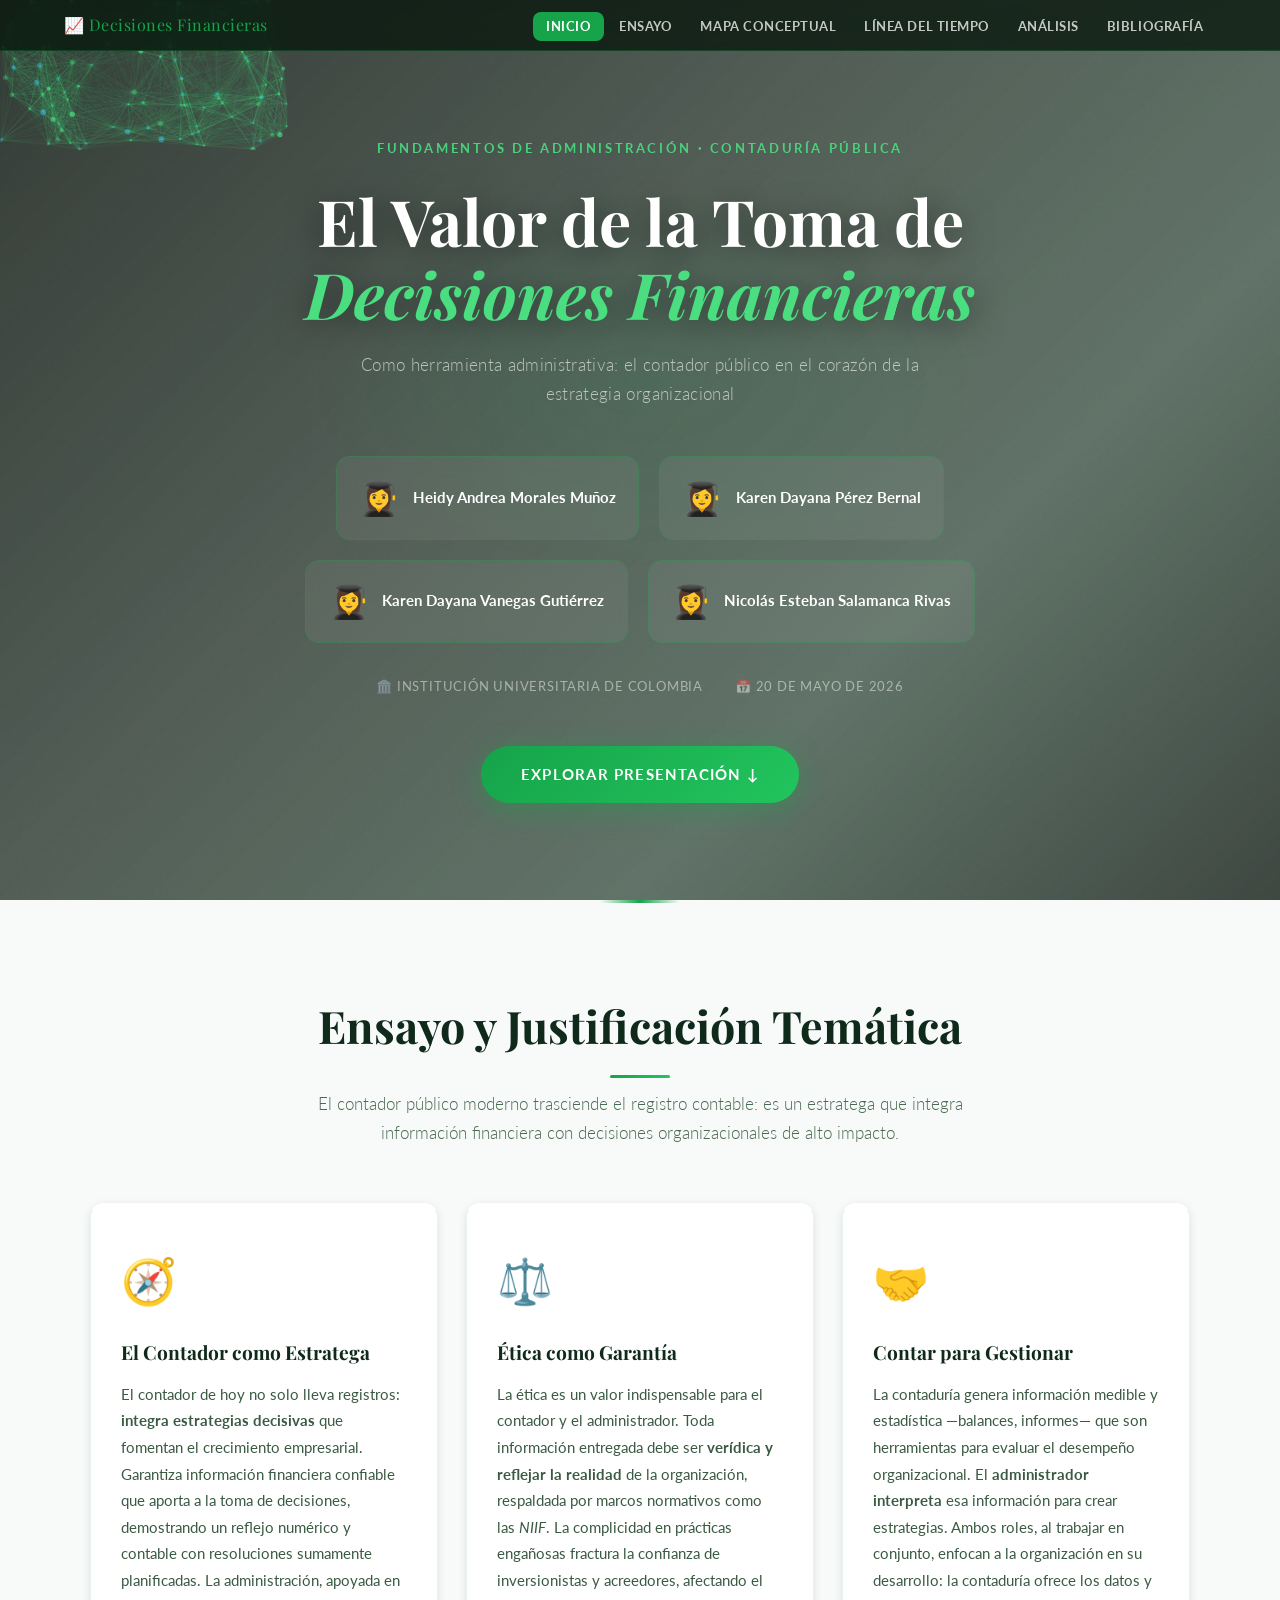
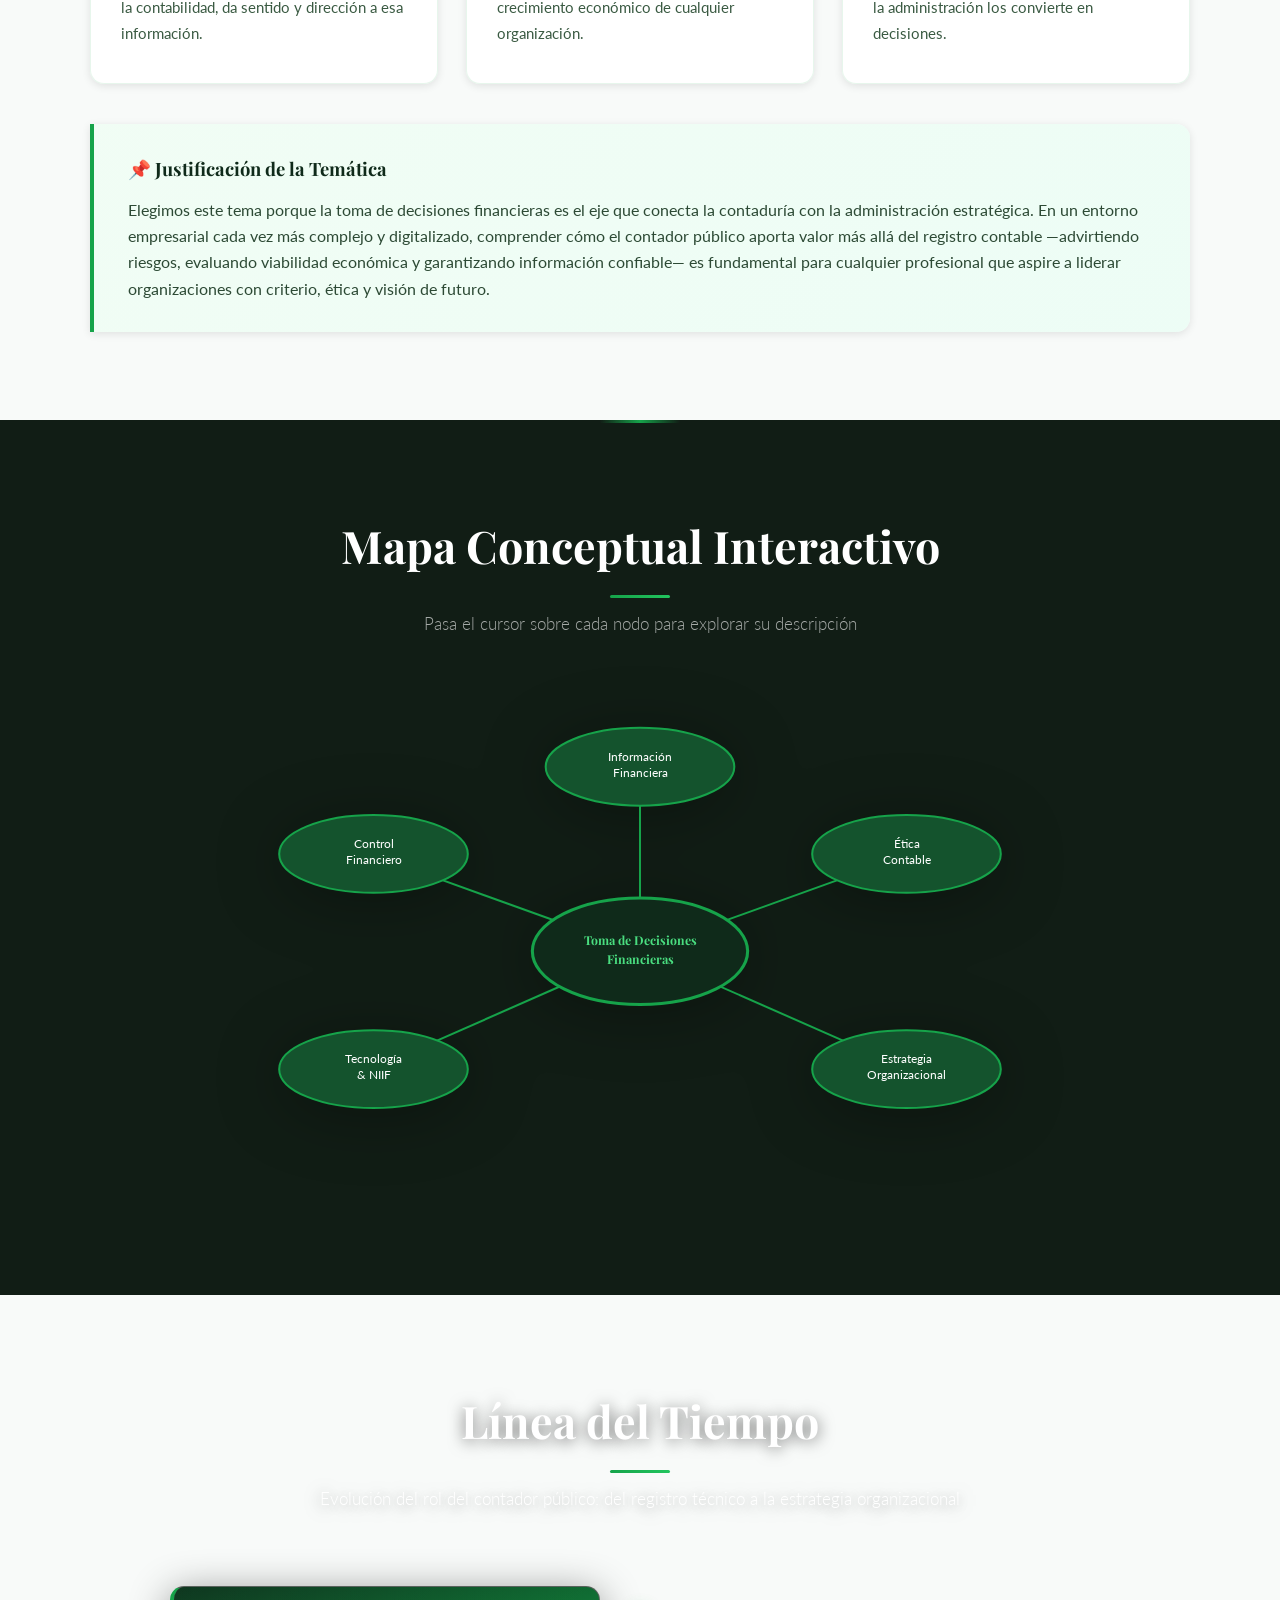
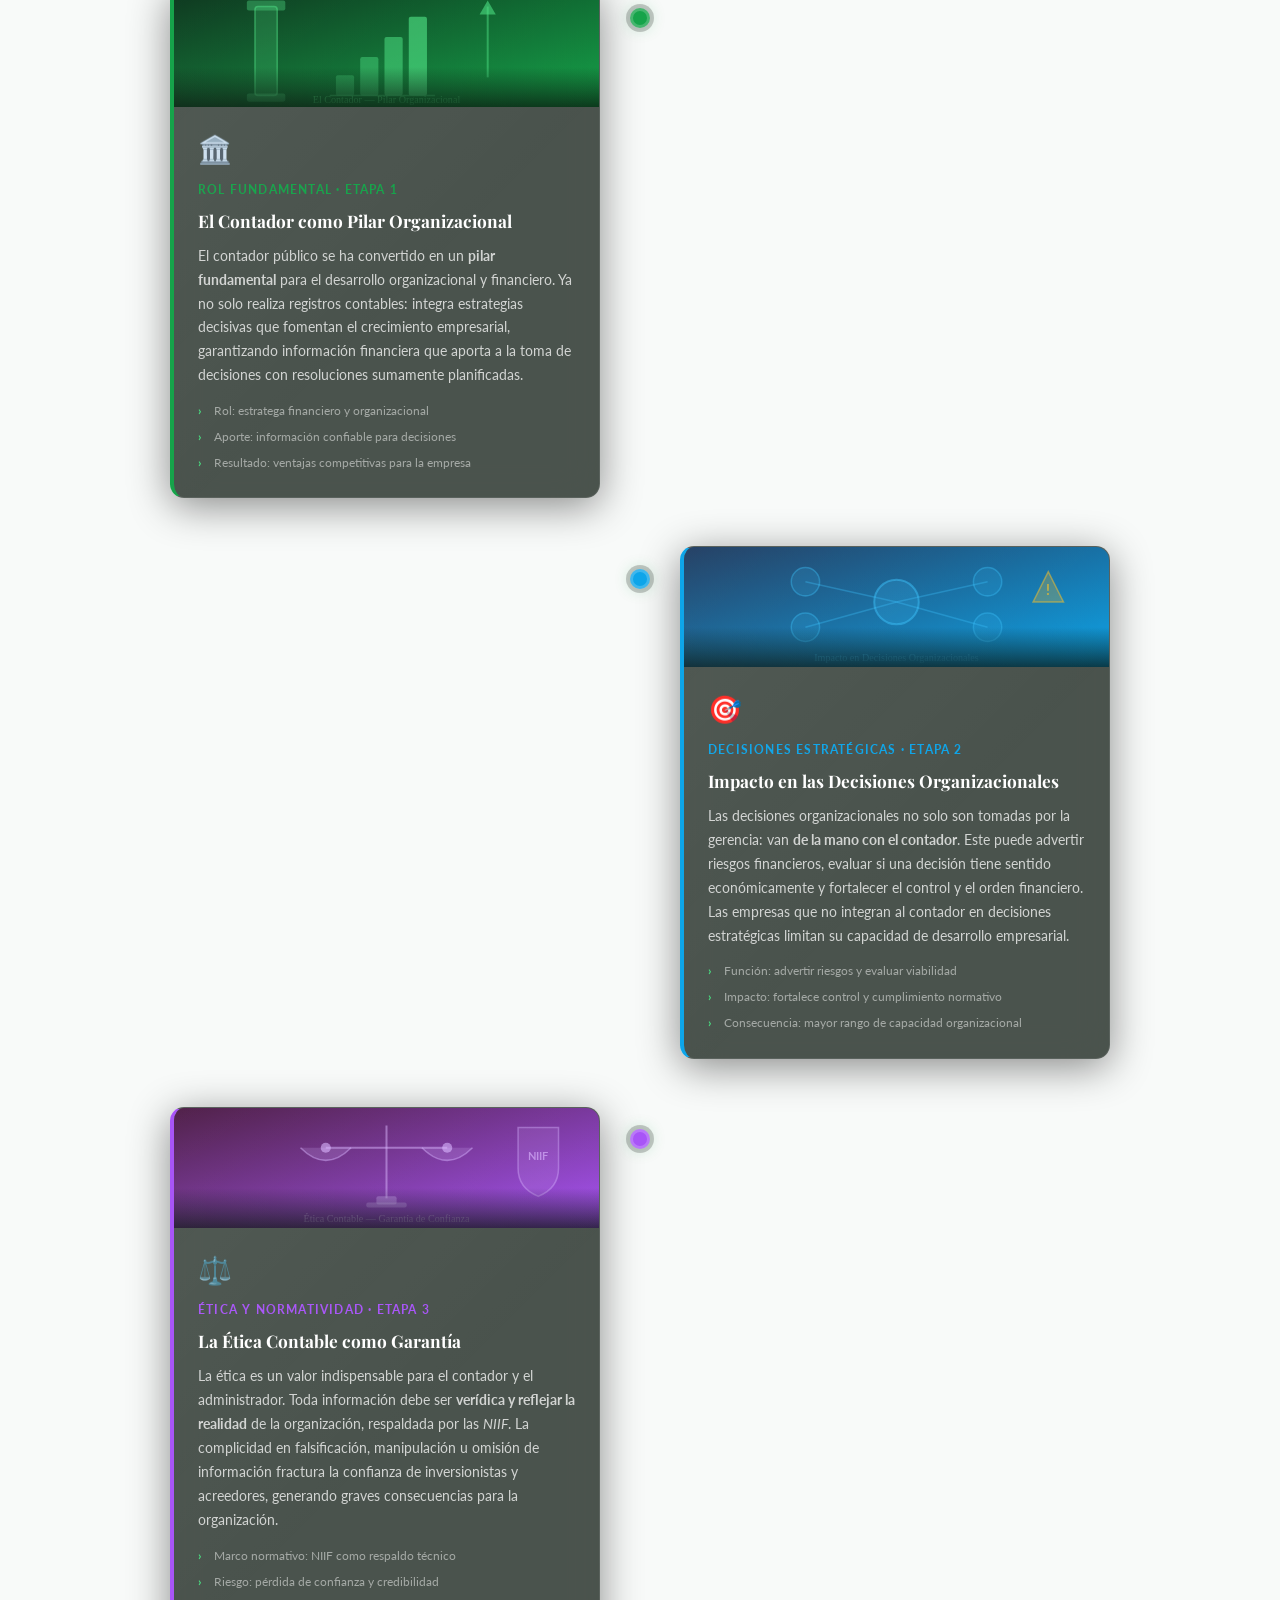
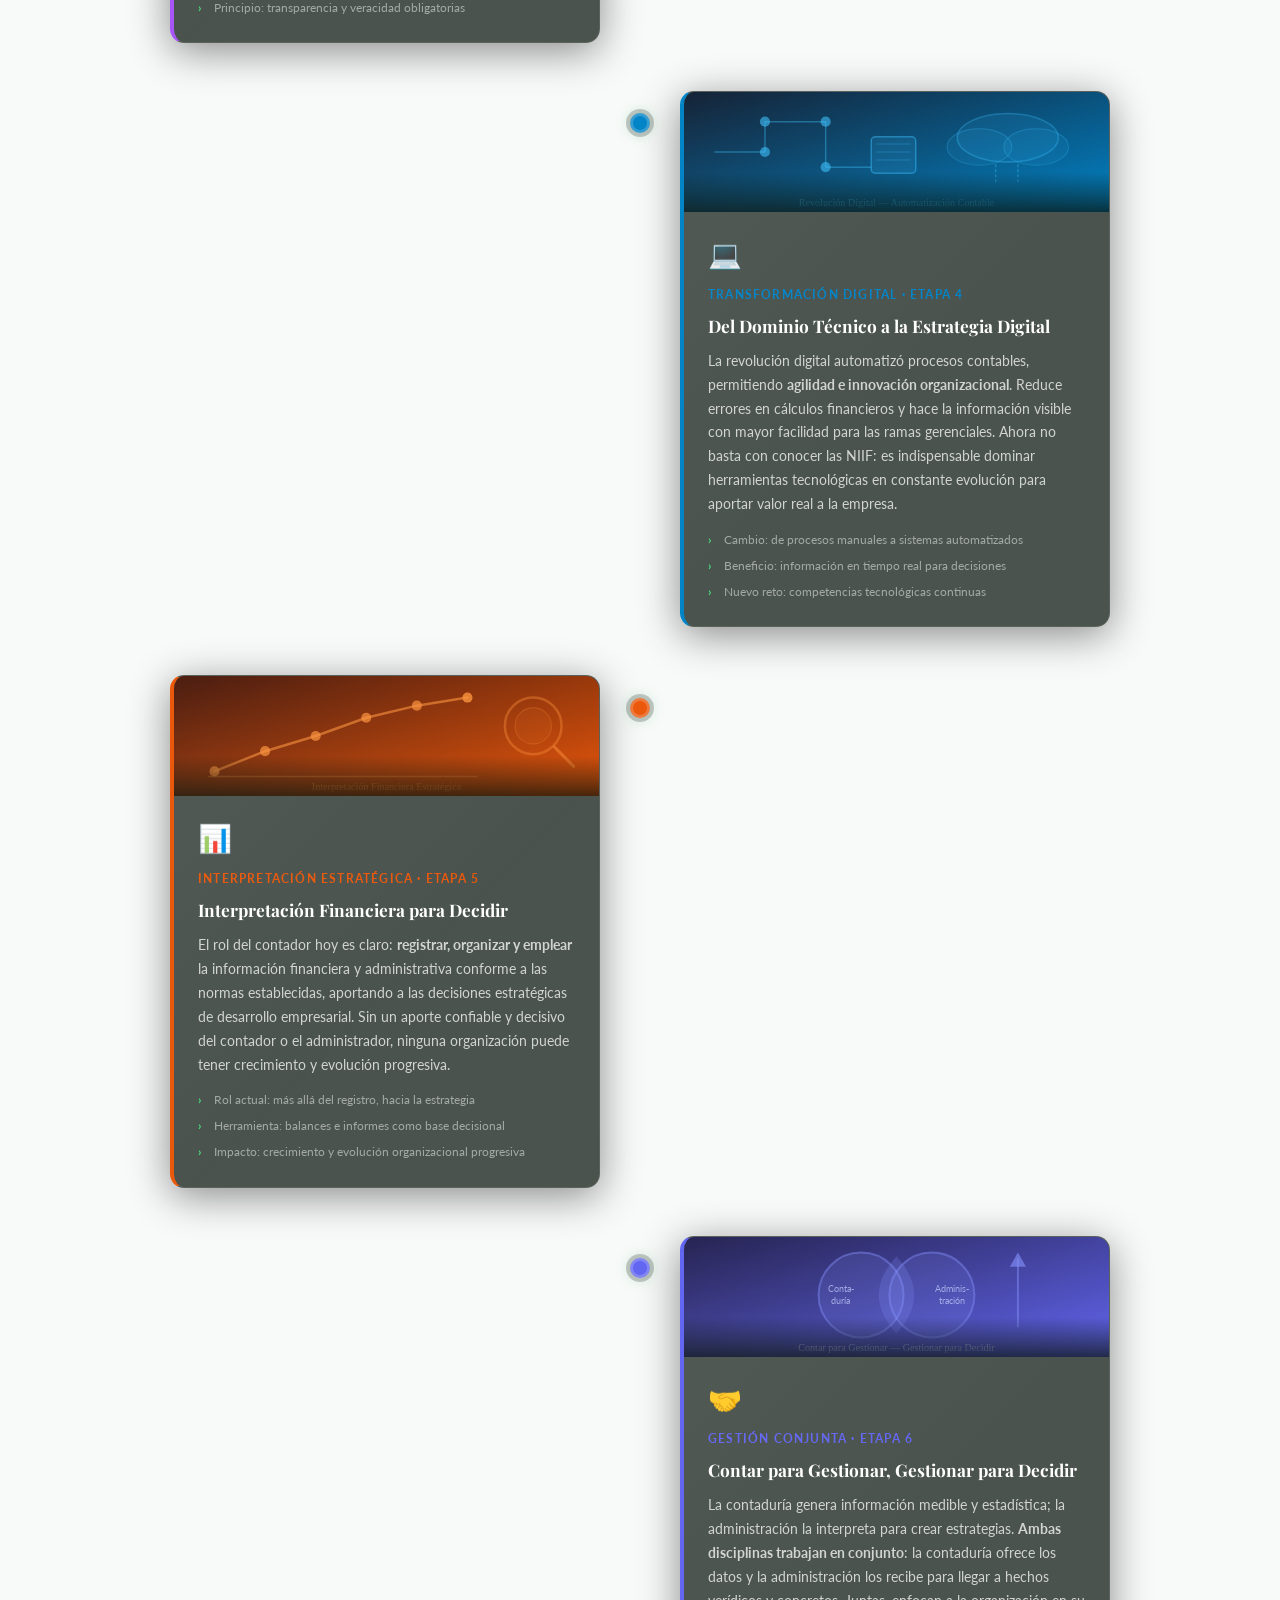
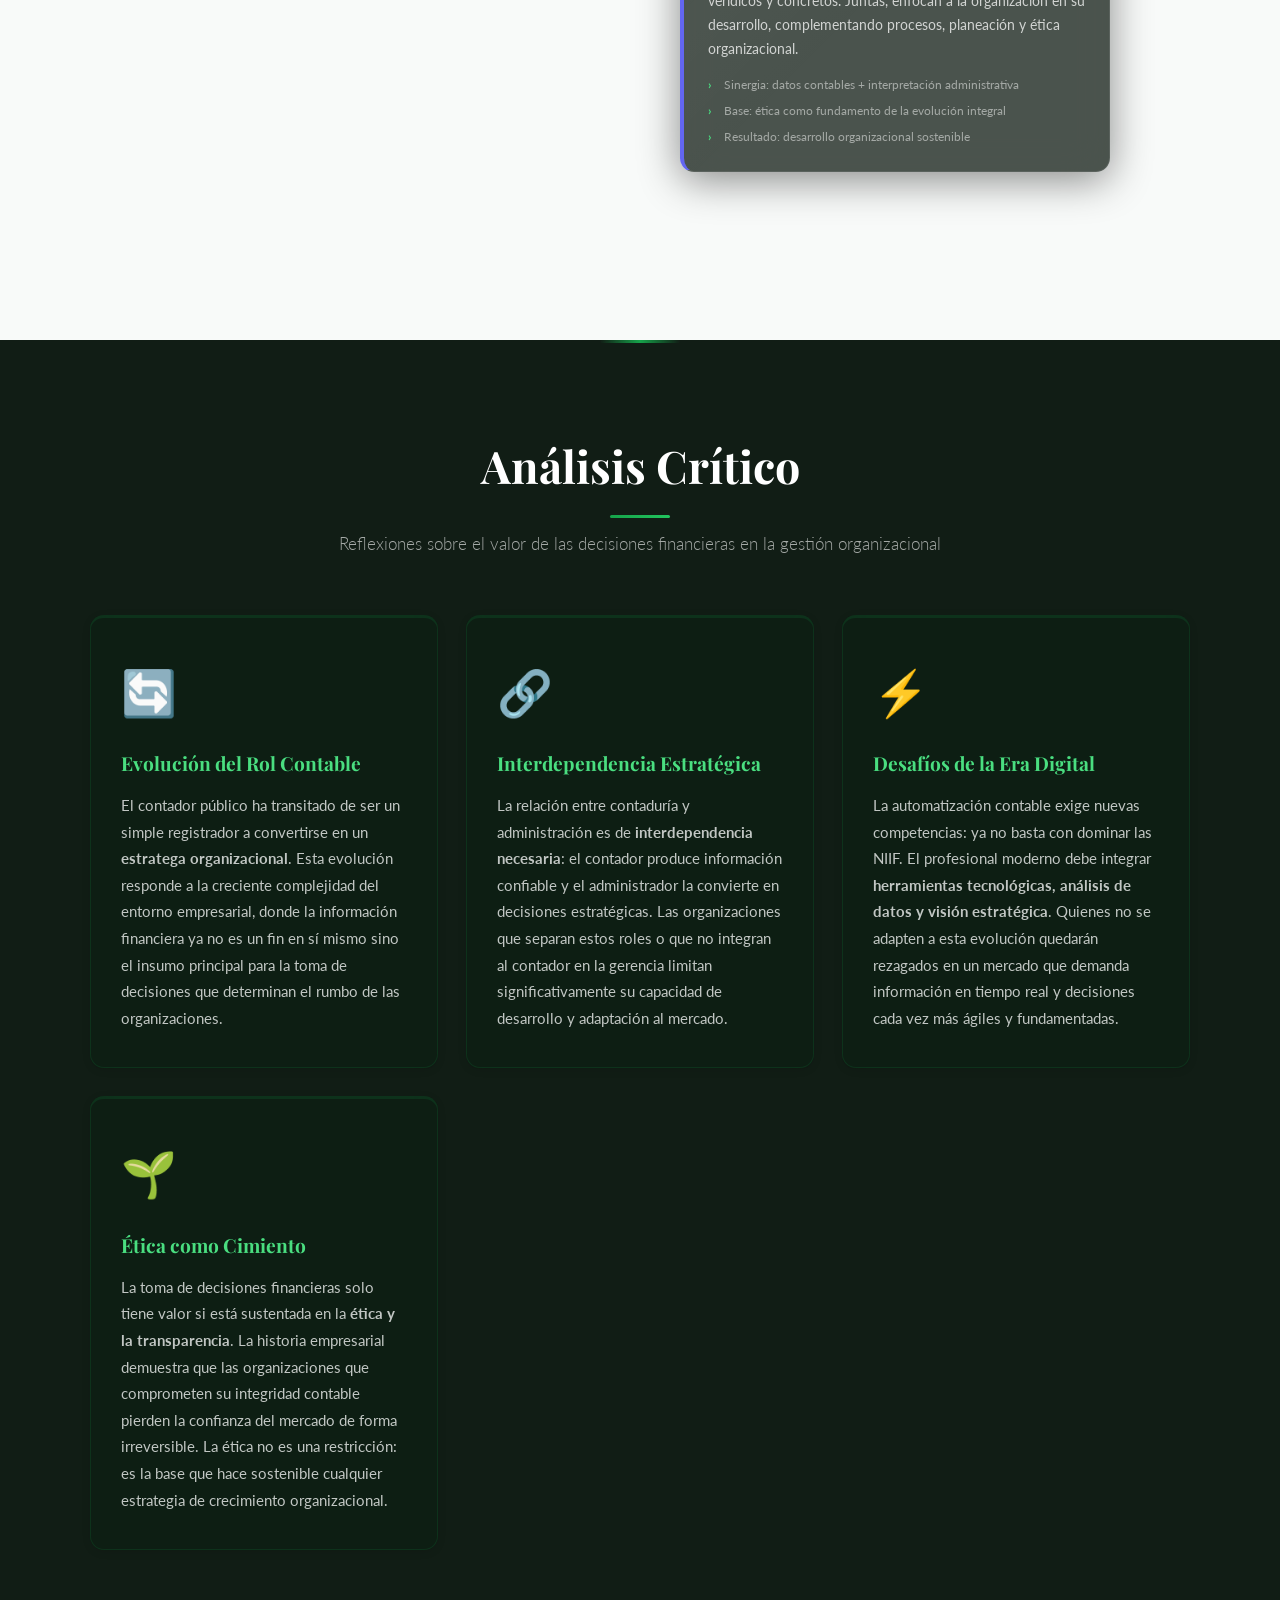
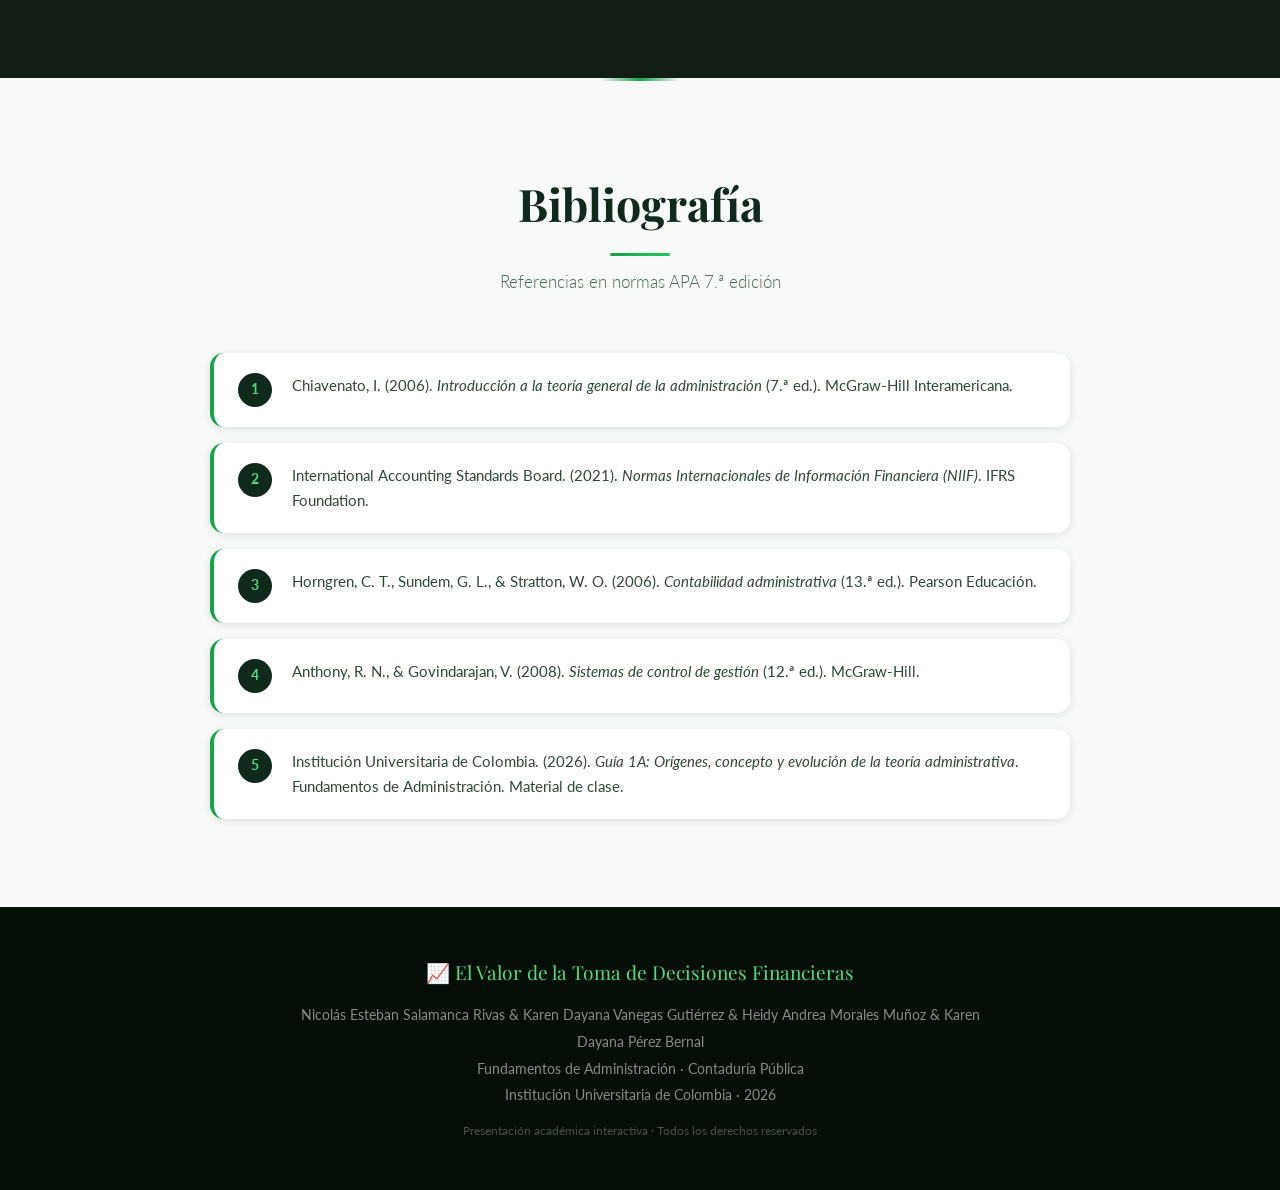
==== Line1/index.html @ 053470c2 "first commit" ====
<!DOCTYPE html>
<html lang="es">
<head>
  <meta charset="UTF-8" />
  <meta name="viewport" content="width=device-width, initial-scale=1.0" />
  <title>Toma de Decisiones Financieras — Fundamentos de Administración</title>

  <!-- Google Fonts -->
  <link rel="preconnect" href="https://fonts.googleapis.com" />
  <link rel="preconnect" href="https://fonts.gstatic.com" crossorigin />
  <link href="https://fonts.googleapis.com/css2?family=Playfair+Display:ital,wght@0,400;0,600;0,700;1,400&family=Lato:wght@300;400;700&display=swap" rel="stylesheet" />

  <!-- AOS — Animate On Scroll -->
  <link href="https://unpkg.com/aos@2.3.4/dist/aos.css" rel="stylesheet" />

  <!-- Estilos propios -->
  <link rel="stylesheet" href="styles.css" />
</head>
<body>

  <!-- ===== FONDO CINEMATOGRÁFICO ===== -->
  <div id="scene-bg" aria-hidden="true"></div>
  <div id="scene-overlay" aria-hidden="true"></div>

  <!-- Indicador de etapa activa -->
  <div id="era-indicator" class="era-indicator" aria-live="polite"></div>

  <!-- ===== NAVBAR ===== -->
  <nav id="navbar">
    <div class="nav-container">
      <span class="nav-logo">📈 Decisiones Financieras</span>
      <ul class="nav-links">
        <li><a href="#portada"      class="nav-link">Inicio</a></li>
        <li><a href="#ensayo"       class="nav-link">Ensayo</a></li>
        <li><a href="#mapa"         class="nav-link">Mapa Conceptual</a></li>
        <li><a href="#linea-tiempo" class="nav-link">Línea del Tiempo</a></li>
        <li><a href="#analisis"     class="nav-link">Análisis</a></li>
        <li><a href="#bibliografia" class="nav-link">Bibliografía</a></li>
      </ul>
      <button class="nav-toggle" id="navToggle" aria-label="Menú">&#9776;</button>
    </div>
  </nav>

  <!-- ===== PORTADA / HERO ===== -->
  <section id="portada">
    <canvas id="particles"></canvas>
    <div class="hero-content">
      <p class="hero-curso">Fundamentos de Administración · Contaduría Pública</p>
      <h1 class="hero-titulo">El Valor de la Toma de<br><em>Decisiones Financieras</em></h1>
      <p class="hero-subtitulo">Como herramienta administrativa: el contador público en el corazón de la estrategia organizacional</p>

      <div class="hero-autoras">
        <div class="autora-card">
          <span class="autora-icon">👩‍🎓</span>
          <div>
            <strong>Heidy Andrea Morales Muñoz</strong>
          </div>
        </div>
        <div class="autora-card">
          <span class="autora-icon">👩‍🎓</span>
          <div>
            <strong>Karen Dayana Pérez Bernal</strong>
          </div>
        </div>
        <div class="autora-card">
          <span class="autora-icon">👩‍🎓</span>
          <div>
            <strong>Karen Dayana Vanegas Gutiérrez</strong>
          </div>
        </div>
        <div class="autora-card">
          <span class="autora-icon">👩‍🎓</span>
          <div>
            <strong>Nicolás Esteban Salamanca Rivas</strong>
          </div>
        </div>
      </div>

      <div class="hero-meta">
        <span>🏛️ Institución Universitaria de Colombia</span>
        <span>📅 20 de mayo de 2026</span>
      </div>

      <a href="#ensayo" class="hero-btn">Explorar presentación ↓</a>
    </div>
  </section>

  <!-- ===== ENSAYO Y JUSTIFICACIÓN ===== -->
  <section id="ensayo" class="section-light">
    <div class="container">
      <h2 class="section-title" data-aos="fade-up">Ensayo y Justificación Temática</h2>
      <p class="section-subtitle" data-aos="fade-up" data-aos-delay="100">
        El contador público moderno trasciende el registro contable: es un estratega que integra
        información financiera con decisiones organizacionales de alto impacto.
      </p>

      <div class="cards-grid">
        <div class="card" data-aos="fade-up" data-aos-delay="150">
          <div class="card-icon">🧭</div>
          <h3>El Contador como Estratega</h3>
          <p>El contador de hoy no solo lleva registros: <strong>integra estrategias decisivas</strong> que fomentan el crecimiento empresarial. Garantiza información financiera confiable que aporta a la toma de decisiones, demostrando un reflejo numérico y contable con resoluciones sumamente planificadas. La administración, apoyada en la contabilidad, da sentido y dirección a esa información.</p>
        </div>
        <div class="card" data-aos="fade-up" data-aos-delay="250">
          <div class="card-icon">⚖️</div>
          <h3>Ética como Garantía</h3>
          <p>La ética es un valor indispensable para el contador y el administrador. Toda información entregada debe ser <strong>verídica y reflejar la realidad</strong> de la organización, respaldada por marcos normativos como las <em>NIIF</em>. La complicidad en prácticas engañosas fractura la confianza de inversionistas y acreedores, afectando el crecimiento económico de cualquier organización.</p>
        </div>
        <div class="card" data-aos="fade-up" data-aos-delay="350">
          <div class="card-icon">🤝</div>
          <h3>Contar para Gestionar</h3>
          <p>La contaduría genera información medible y estadística —balances, informes— que son herramientas para evaluar el desempeño organizacional. El <strong>administrador interpreta</strong> esa información para crear estrategias. Ambos roles, al trabajar en conjunto, enfocan a la organización en su desarrollo: la contaduría ofrece los datos y la administración los convierte en decisiones.</p>
        </div>
      </div>

      <div class="justificacion" data-aos="fade-up" data-aos-delay="200">
        <h3>📌 Justificación de la Temática</h3>
        <p>Elegimos este tema porque la toma de decisiones financieras es el eje que conecta la contaduría con la administración estratégica. En un entorno empresarial cada vez más complejo y digitalizado, comprender cómo el contador público aporta valor más allá del registro contable —advirtiendo riesgos, evaluando viabilidad económica y garantizando información confiable— es fundamental para cualquier profesional que aspire a liderar organizaciones con criterio, ética y visión de futuro.</p>
      </div>
    </div>
  </section>

  <!-- ===== MAPA CONCEPTUAL INTERACTIVO ===== -->
  <section id="mapa" class="section-dark">
    <div class="container">
      <h2 class="section-title light" data-aos="fade-up">Mapa Conceptual Interactivo</h2>
      <p class="section-subtitle light" data-aos="fade-up" data-aos-delay="100">
        Pasa el cursor sobre cada nodo para explorar su descripción
      </p>

      <div class="mapa-wrapper" data-aos="zoom-in" data-aos-delay="200">
        <svg id="mapa-svg" viewBox="0 0 800 500" xmlns="http://www.w3.org/2000/svg" role="img" aria-label="Mapa conceptual de Toma de Decisiones Financieras">

          <!-- Líneas de conexión -->
          <line class="mapa-linea" x1="400" y1="250" x2="400" y2="80"  stroke="#16a34a" stroke-width="2" stroke-dasharray="6,3"/>
          <line class="mapa-linea" x1="400" y1="250" x2="650" y2="160" stroke="#16a34a" stroke-width="2" stroke-dasharray="6,3"/>
          <line class="mapa-linea" x1="400" y1="250" x2="650" y2="360" stroke="#16a34a" stroke-width="2" stroke-dasharray="6,3"/>
          <line class="mapa-linea" x1="400" y1="250" x2="150" y2="360" stroke="#16a34a" stroke-width="2" stroke-dasharray="6,3"/>
          <line class="mapa-linea" x1="400" y1="250" x2="150" y2="160" stroke="#16a34a" stroke-width="2" stroke-dasharray="6,3"/>

          <!-- Nodo central -->
          <g class="mapa-nodo" id="nodo-central" tabindex="0"
             data-tooltip="Toma de Decisiones Financieras: núcleo donde el contador y el administrador convergen para garantizar información confiable, ética y estratégica que impulsa el crecimiento organizacional.">
            <ellipse cx="400" cy="250" rx="105" ry="52" fill="#0f2a1a" stroke="#16a34a" stroke-width="3"/>
            <text x="400" y="244" text-anchor="middle" fill="#4ade80" font-size="12" font-weight="bold" font-family="Playfair Display">Toma de Decisiones</text>
            <text x="400" y="262" text-anchor="middle" fill="#4ade80" font-size="12" font-weight="bold" font-family="Playfair Display">Financieras</text>
          </g>

          <!-- Nodo 1: Información Financiera (arriba) -->
          <g class="mapa-nodo" id="nodo-1" tabindex="0"
             data-tooltip="Información Financiera: balances, estados financieros e informes que reflejan la realidad económica de la organización. Base objetiva para cualquier decisión estratégica.">
            <ellipse cx="400" cy="70" rx="92" ry="38" fill="#14532d" stroke="#16a34a" stroke-width="2"/>
            <text x="400" y="64" text-anchor="middle" fill="white" font-size="12" font-family="Lato">Información</text>
            <text x="400" y="80" text-anchor="middle" fill="white" font-size="12" font-family="Lato">Financiera</text>
          </g>

          <!-- Nodo 2: Ética Contable (derecha arriba) -->
          <g class="mapa-nodo" id="nodo-2" tabindex="0"
             data-tooltip="Ética Contable: garantía de que toda información sea verídica y respaldada por las NIIF. Sin ética, se fractura la confianza de inversionistas y acreedores.">
            <ellipse cx="660" cy="155" rx="92" ry="38" fill="#14532d" stroke="#16a34a" stroke-width="2"/>
            <text x="660" y="149" text-anchor="middle" fill="white" font-size="12" font-family="Lato">Ética</text>
            <text x="660" y="165" text-anchor="middle" fill="white" font-size="12" font-family="Lato">Contable</text>
          </g>

          <!-- Nodo 3: Estrategia Organizacional (derecha abajo) -->
          <g class="mapa-nodo" id="nodo-3" tabindex="0"
             data-tooltip="Estrategia Organizacional: el administrador interpreta la información contable para crear estrategias que cambien el rumbo de la empresa y generen ventajas competitivas.">
            <ellipse cx="660" cy="365" rx="92" ry="38" fill="#14532d" stroke="#16a34a" stroke-width="2"/>
            <text x="660" y="359" text-anchor="middle" fill="white" font-size="12" font-family="Lato">Estrategia</text>
            <text x="660" y="375" text-anchor="middle" fill="white" font-size="12" font-family="Lato">Organizacional</text>
          </g>

          <!-- Nodo 4: Tecnología y NIIF (izquierda abajo) -->
          <g class="mapa-nodo" id="nodo-4" tabindex="0"
             data-tooltip="Tecnología y NIIF: la revolución digital automatizó procesos contables, reduciendo errores y agilizando la información. Las NIIF son el marco normativo que garantiza su confiabilidad.">
            <ellipse cx="140" cy="365" rx="92" ry="38" fill="#14532d" stroke="#16a34a" stroke-width="2"/>
            <text x="140" y="359" text-anchor="middle" fill="white" font-size="12" font-family="Lato">Tecnología</text>
            <text x="140" y="375" text-anchor="middle" fill="white" font-size="12" font-family="Lato">&amp; NIIF</text>
          </g>

          <!-- Nodo 5: Control Financiero (izquierda arriba) -->
          <g class="mapa-nodo" id="nodo-5" tabindex="0"
             data-tooltip="Control Financiero: el contador advierte riesgos, evalúa viabilidad económica y fortalece el orden financiero. Permite que las organizaciones tengan ventaja significativa en el mercado.">
            <ellipse cx="140" cy="155" rx="92" ry="38" fill="#14532d" stroke="#16a34a" stroke-width="2"/>
            <text x="140" y="149" text-anchor="middle" fill="white" font-size="12" font-family="Lato">Control</text>
            <text x="140" y="165" text-anchor="middle" fill="white" font-size="12" font-family="Lato">Financiero</text>
          </g>
        </svg>
        <div id="mapa-tooltip" class="mapa-tooltip" role="tooltip" aria-live="polite"></div>
      </div>
    </div>
  </section>

  <!-- ===== LÍNEA DEL TIEMPO ===== -->
  <section id="linea-tiempo">
    <div class="container">
      <h2 class="section-title" data-aos="fade-up">Línea del Tiempo</h2>
      <p class="section-subtitle" data-aos="fade-up" data-aos-delay="100">
        Evolución del rol del contador público: del registro técnico a la estrategia organizacional
      </p>

      <div class="timeline-wrapper">
        <div class="timeline-line" id="timelineLine"></div>

        <!-- 1. El Contador como Pilar Organizacional -->
        <div class="timeline-item left" data-era="origen" data-aos="fade-right"
             data-bg="https://images.unsplash.com/photo-1554224155-6726b3ff858f?w=1600&q=80"
             data-era-label="El Contador como Pilar">
          <div class="timeline-dot era-origen"></div>
          <div class="timeline-card era-origen">
            <div class="tl-img-bg">
              <svg viewBox="0 0 420 120" xmlns="http://www.w3.org/2000/svg" preserveAspectRatio="xMidYMid slice">
                <defs>
                  <linearGradient id="g1" x1="0%" y1="0%" x2="100%" y2="100%">
                    <stop offset="0%" stop-color="#052e16"/><stop offset="100%" stop-color="#16a34a"/>
                  </linearGradient>
                </defs>
                <rect width="420" height="120" fill="url(#g1)"/>
                <!-- Columna / pilar -->
                <rect x="80" y="20" width="22" height="88" rx="3" fill="rgba(74,222,128,.22)" stroke="rgba(74,222,128,.5)" stroke-width="1.5"/>
                <rect x="72" y="14" width="38" height="10" rx="2" fill="rgba(74,222,128,.38)"/>
                <rect x="72" y="106" width="38" height="8" rx="2" fill="rgba(74,222,128,.38)"/>
                <!-- Gráfica de barras creciente -->
                <rect x="160" y="88" width="18" height="20" rx="2" fill="rgba(74,222,128,.35)"/>
                <rect x="184" y="70" width="18" height="38" rx="2" fill="rgba(74,222,128,.45)"/>
                <rect x="208" y="50" width="18" height="58" rx="2" fill="rgba(74,222,128,.55)"/>
                <rect x="232" y="30" width="18" height="78" rx="2" fill="rgba(74,222,128,.65)"/>
                <line x1="154" y1="108" x2="258" y2="108" stroke="rgba(74,222,128,.45)" stroke-width="1.5"/>
                <!-- Flecha hacia arriba -->
                <line x1="310" y1="90" x2="310" y2="20" stroke="rgba(74,222,128,.5)" stroke-width="2"/>
                <polygon points="310,14 302,28 318,28" fill="rgba(74,222,128,.6)"/>
                <text x="210" y="115" text-anchor="middle" fill="rgba(74,222,128,.65)" font-size="10" font-family="Georgia">El Contador — Pilar Organizacional</text>
              </svg>
            </div>
            <div class="tl-content">
              <span class="timeline-emoji">🏛️</span>
              <span class="timeline-periodo">Rol Fundamental · Etapa 1</span>
              <h3>El Contador como Pilar Organizacional</h3>
              <p>El contador público se ha convertido en un <strong>pilar fundamental</strong> para el desarrollo organizacional y financiero. Ya no solo realiza registros contables: integra estrategias decisivas que fomentan el crecimiento empresarial, garantizando información financiera que aporta a la toma de decisiones con resoluciones sumamente planificadas.</p>
              <ul class="tl-tags">
                <li>Rol: estratega financiero y organizacional</li>
                <li>Aporte: información confiable para decisiones</li>
                <li>Resultado: ventajas competitivas para la empresa</li>
              </ul>
            </div>
          </div>
        </div>

        <!-- 2. Impacto en Decisiones Organizacionales -->
        <div class="timeline-item right" data-era="impacto" data-aos="fade-left"
             data-bg="https://images.unsplash.com/photo-1600880292203-757bb62b4baf?w=1600&q=80"
             data-era-label="Impacto en Decisiones">
          <div class="timeline-dot era-impacto"></div>
          <div class="timeline-card era-impacto">
            <div class="tl-img-bg">
              <svg viewBox="0 0 420 120" xmlns="http://www.w3.org/2000/svg" preserveAspectRatio="xMidYMid slice">
                <defs>
                  <linearGradient id="g2" x1="0%" y1="0%" x2="100%" y2="100%">
                    <stop offset="0%" stop-color="#1e3a5f"/><stop offset="100%" stop-color="#0ea5e9"/>
                  </linearGradient>
                </defs>
                <rect width="420" height="120" fill="url(#g2)"/>
                <!-- Red de decisiones -->
                <circle cx="210" cy="55" r="22" fill="rgba(56,189,248,.18)" stroke="rgba(56,189,248,.5)" stroke-width="2"/>
                <circle cx="120" cy="35" r="14" fill="rgba(56,189,248,.15)" stroke="rgba(56,189,248,.4)" stroke-width="1.5"/>
                <circle cx="300" cy="35" r="14" fill="rgba(56,189,248,.15)" stroke="rgba(56,189,248,.4)" stroke-width="1.5"/>
                <circle cx="120" cy="80" r="14" fill="rgba(56,189,248,.15)" stroke="rgba(56,189,248,.4)" stroke-width="1.5"/>
                <circle cx="300" cy="80" r="14" fill="rgba(56,189,248,.15)" stroke="rgba(56,189,248,.4)" stroke-width="1.5"/>
                <line x1="210" y1="55" x2="120" y2="35" stroke="rgba(56,189,248,.35)" stroke-width="1.5"/>
                <line x1="210" y1="55" x2="300" y2="35" stroke="rgba(56,189,248,.35)" stroke-width="1.5"/>
                <line x1="210" y1="55" x2="120" y2="80" stroke="rgba(56,189,248,.35)" stroke-width="1.5"/>
                <line x1="210" y1="55" x2="300" y2="80" stroke="rgba(56,189,248,.35)" stroke-width="1.5"/>
                <!-- Alerta de riesgo -->
                <polygon points="360,25 345,55 375,55" fill="rgba(251,191,36,.25)" stroke="rgba(251,191,36,.5)" stroke-width="1.5"/>
                <text x="360" y="48" text-anchor="middle" fill="rgba(251,191,36,.7)" font-size="14" font-weight="bold">!</text>
                <text x="210" y="113" text-anchor="middle" fill="rgba(56,189,248,.65)" font-size="10" font-family="Georgia">Impacto en Decisiones Organizacionales</text>
              </svg>
            </div>
            <div class="tl-content">
              <span class="timeline-emoji">🎯</span>
              <span class="timeline-periodo">Decisiones Estratégicas · Etapa 2</span>
              <h3>Impacto en las Decisiones Organizacionales</h3>
              <p>Las decisiones organizacionales no solo son tomadas por la gerencia: van <strong>de la mano con el contador</strong>. Este puede advertir riesgos financieros, evaluar si una decisión tiene sentido económicamente y fortalecer el control y el orden financiero. Las empresas que no integran al contador en decisiones estratégicas limitan su capacidad de desarrollo empresarial.</p>
              <ul class="tl-tags">
                <li>Función: advertir riesgos y evaluar viabilidad</li>
                <li>Impacto: fortalece control y cumplimiento normativo</li>
                <li>Consecuencia: mayor rango de capacidad organizacional</li>
              </ul>
            </div>
          </div>
        </div>

        <!-- 3. Ética Contable -->
        <div class="timeline-item left" data-era="etica" data-aos="fade-right"
             data-bg="https://images.unsplash.com/photo-1589829545856-d10d557cf95f?w=1600&q=80"
             data-era-label="Ética Contable">
          <div class="timeline-dot era-etica"></div>
          <div class="timeline-card era-etica">
            <div class="tl-img-bg">
              <svg viewBox="0 0 420 120" xmlns="http://www.w3.org/2000/svg" preserveAspectRatio="xMidYMid slice">
                <defs>
                  <linearGradient id="g3" x1="0%" y1="0%" x2="100%" y2="100%">
                    <stop offset="0%" stop-color="#4a1942"/><stop offset="100%" stop-color="#a855f7"/>
                  </linearGradient>
                </defs>
                <rect width="420" height="120" fill="url(#g3)"/>
                <!-- Balanza de justicia -->
                <line x1="210" y1="18" x2="210" y2="90" stroke="rgba(216,180,254,.5)" stroke-width="2"/>
                <line x1="150" y1="40" x2="270" y2="40" stroke="rgba(216,180,254,.5)" stroke-width="2"/>
                <circle cx="150" cy="40" r="5" fill="rgba(216,180,254,.6)"/>
                <circle cx="270" cy="40" r="5" fill="rgba(216,180,254,.6)"/>
                <!-- Platillos -->
                <path d="M 125,40 Q 150,65 175,40" fill="rgba(216,180,254,.18)" stroke="rgba(216,180,254,.45)" stroke-width="1.5"/>
                <path d="M 245,40 Q 270,65 295,40" fill="rgba(216,180,254,.18)" stroke="rgba(216,180,254,.45)" stroke-width="1.5"/>
                <!-- Base -->
                <rect x="200" y="88" width="20" height="8" rx="2" fill="rgba(216,180,254,.4)"/>
                <rect x="190" y="94" width="40" height="5" rx="2" fill="rgba(216,180,254,.35)"/>
                <!-- Escudo NIIF -->
                <path d="M 340,20 L 380,20 L 380,60 Q 380,80 360,88 Q 340,80 340,60 Z" fill="rgba(216,180,254,.12)" stroke="rgba(216,180,254,.4)" stroke-width="1.5"/>
                <text x="360" y="52" text-anchor="middle" fill="rgba(216,180,254,.65)" font-size="11" font-family="Lato" font-weight="bold">NIIF</text>
                <text x="210" y="113" text-anchor="middle" fill="rgba(216,180,254,.65)" font-size="10" font-family="Georgia">Ética Contable — Garantía de Confianza</text>
              </svg>
            </div>
            <div class="tl-content">
              <span class="timeline-emoji">⚖️</span>
              <span class="timeline-periodo">Ética y Normatividad · Etapa 3</span>
              <h3>La Ética Contable como Garantía</h3>
              <p>La ética es un valor indispensable para el contador y el administrador. Toda información debe ser <strong>verídica y reflejar la realidad</strong> de la organización, respaldada por las <em>NIIF</em>. La complicidad en falsificación, manipulación u omisión de información fractura la confianza de inversionistas y acreedores, generando graves consecuencias para la organización.</p>
              <ul class="tl-tags">
                <li>Marco normativo: NIIF como respaldo técnico</li>
                <li>Riesgo: pérdida de confianza y credibilidad</li>
                <li>Principio: transparencia y veracidad obligatorias</li>
              </ul>
            </div>
          </div>
        </div>

        <!-- 4. Revolución Digital -->
        <div class="timeline-item right" data-era="digital" data-aos="fade-left"
             data-bg="https://images.unsplash.com/photo-1518770660439-4636190af475?w=1600&q=80"
             data-era-label="Revolución Digital">
          <div class="timeline-dot era-digital"></div>
          <div class="timeline-card era-digital">
            <div class="tl-img-bg">
              <svg viewBox="0 0 420 120" xmlns="http://www.w3.org/2000/svg" preserveAspectRatio="xMidYMid slice">
                <defs>
                  <linearGradient id="g4" x1="0%" y1="0%" x2="100%" y2="100%">
                    <stop offset="0%" stop-color="#0c1a2e"/><stop offset="100%" stop-color="#0284c7"/>
                  </linearGradient>
                </defs>
                <rect width="420" height="120" fill="url(#g4)"/>
                <!-- Circuito -->
                <line x1="30" y1="60" x2="80" y2="60" stroke="rgba(56,189,248,.4)" stroke-width="1.5"/>
                <line x1="80" y1="60" x2="80" y2="30" stroke="rgba(56,189,248,.4)" stroke-width="1.5"/>
                <line x1="80" y1="30" x2="140" y2="30" stroke="rgba(56,189,248,.4)" stroke-width="1.5"/>
                <line x1="140" y1="30" x2="140" y2="75" stroke="rgba(56,189,248,.4)" stroke-width="1.5"/>
                <line x1="140" y1="75" x2="185" y2="75" stroke="rgba(56,189,248,.4)" stroke-width="1.5"/>
                <circle cx="80" cy="60" r="5" fill="rgba(56,189,248,.6)"/>
                <circle cx="80" cy="30" r="5" fill="rgba(56,189,248,.6)"/>
                <circle cx="140" cy="30" r="5" fill="rgba(56,189,248,.6)"/>
                <circle cx="140" cy="75" r="5" fill="rgba(56,189,248,.6)"/>
                <!-- Chip -->
                <rect x="185" y="45" width="44" height="36" rx="4" fill="rgba(56,189,248,.12)" stroke="rgba(56,189,248,.48)" stroke-width="1.5"/>
                <line x1="190" y1="52" x2="224" y2="52" stroke="rgba(56,189,248,.28)" stroke-width="1"/>
                <line x1="190" y1="60" x2="224" y2="60" stroke="rgba(56,189,248,.28)" stroke-width="1"/>
                <line x1="190" y1="68" x2="224" y2="68" stroke="rgba(56,189,248,.28)" stroke-width="1"/>
                <!-- Nube -->
                <ellipse cx="320" cy="46" rx="50" ry="24" fill="rgba(56,189,248,.1)" stroke="rgba(56,189,248,.32)" stroke-width="1.5"/>
                <ellipse cx="292" cy="55" rx="32" ry="18" fill="rgba(56,189,248,.08)" stroke="rgba(56,189,248,.28)" stroke-width="1"/>
                <ellipse cx="348" cy="55" rx="32" ry="18" fill="rgba(56,189,248,.08)" stroke="rgba(56,189,248,.28)" stroke-width="1"/>
                <line x1="308" y1="72" x2="308" y2="90" stroke="rgba(56,189,248,.38)" stroke-width="1.5" stroke-dasharray="3,2"/>
                <line x1="330" y1="72" x2="330" y2="90" stroke="rgba(56,189,248,.38)" stroke-width="1.5" stroke-dasharray="3,2"/>
                <text x="210" y="113" text-anchor="middle" fill="rgba(56,189,248,.65)" font-size="10" font-family="Georgia">Revolución Digital — Automatización Contable</text>
              </svg>
            </div>
            <div class="tl-content">
              <span class="timeline-emoji">💻</span>
              <span class="timeline-periodo">Transformación Digital · Etapa 4</span>
              <h3>Del Dominio Técnico a la Estrategia Digital</h3>
              <p>La revolución digital automatizó procesos contables, permitiendo <strong>agilidad e innovación organizacional</strong>. Reduce errores en cálculos financieros y hace la información visible con mayor facilidad para las ramas gerenciales. Ahora no basta con conocer las NIIF: es indispensable dominar herramientas tecnológicas en constante evolución para aportar valor real a la empresa.</p>
              <ul class="tl-tags">
                <li>Cambio: de procesos manuales a sistemas automatizados</li>
                <li>Beneficio: información en tiempo real para decisiones</li>
                <li>Nuevo reto: competencias tecnológicas continuas</li>
              </ul>
            </div>
          </div>
        </div>

        <!-- 5. Interpretación Financiera Estratégica -->
        <div class="timeline-item left" data-era="estrategia" data-aos="fade-right"
             data-bg="https://images.unsplash.com/photo-1460925895917-afdab827c52f?w=1600&q=80"
             data-era-label="Interpretación Estratégica">
          <div class="timeline-dot era-estrategia"></div>
          <div class="timeline-card era-estrategia">
            <div class="tl-img-bg">
              <svg viewBox="0 0 420 120" xmlns="http://www.w3.org/2000/svg" preserveAspectRatio="xMidYMid slice">
                <defs>
                  <linearGradient id="g5" x1="0%" y1="0%" x2="100%" y2="100%">
                    <stop offset="0%" stop-color="#431407"/><stop offset="100%" stop-color="#ea580c"/>
                  </linearGradient>
                </defs>
                <rect width="420" height="120" fill="url(#g5)"/>
                <!-- Gráfica de línea ascendente -->
                <polyline points="40,95 90,75 140,60 190,42 240,30 290,22" fill="none" stroke="rgba(251,146,60,.6)" stroke-width="2.5" stroke-linecap="round" stroke-linejoin="round"/>
                <circle cx="40"  cy="95" r="5" fill="rgba(251,146,60,.7)"/>
                <circle cx="90"  cy="75" r="5" fill="rgba(251,146,60,.7)"/>
                <circle cx="140" cy="60" r="5" fill="rgba(251,146,60,.7)"/>
                <circle cx="190" cy="42" r="5" fill="rgba(251,146,60,.7)"/>
                <circle cx="240" cy="30" r="5" fill="rgba(251,146,60,.7)"/>
                <circle cx="290" cy="22" r="5" fill="rgba(251,146,60,.8)"/>
                <line x1="34" y1="100" x2="300" y2="100" stroke="rgba(251,146,60,.4)" stroke-width="1.5"/>
                <!-- Lupa de análisis -->
                <circle cx="355" cy="50" r="28" fill="none" stroke="rgba(251,146,60,.38)" stroke-width="2.5"/>
                <circle cx="355" cy="50" r="18" fill="rgba(251,146,60,.08)" stroke="rgba(251,146,60,.28)" stroke-width="1"/>
                <line x1="376" y1="71" x2="395" y2="90" stroke="rgba(251,146,60,.48)" stroke-width="3" stroke-linecap="round"/>
                <text x="210" y="113" text-anchor="middle" fill="rgba(251,146,60,.65)" font-size="10" font-family="Georgia">Interpretación Financiera Estratégica</text>
              </svg>
            </div>
            <div class="tl-content">
              <span class="timeline-emoji">📊</span>
              <span class="timeline-periodo">Interpretación Estratégica · Etapa 5</span>
              <h3>Interpretación Financiera para Decidir</h3>
              <p>El rol del contador hoy es claro: <strong>registrar, organizar y emplear</strong> la información financiera y administrativa conforme a las normas establecidas, aportando a las decisiones estratégicas de desarrollo empresarial. Sin un aporte confiable y decisivo del contador o el administrador, ninguna organización puede tener crecimiento y evolución progresiva.</p>
              <ul class="tl-tags">
                <li>Rol actual: más allá del registro, hacia la estrategia</li>
                <li>Herramienta: balances e informes como base decisional</li>
                <li>Impacto: crecimiento y evolución organizacional progresiva</li>
              </ul>
            </div>
          </div>
        </div>

        <!-- 6. Contar para Gestionar -->
        <div class="timeline-item right" data-era="gestion" data-aos="fade-left"
             data-bg="https://images.unsplash.com/photo-1521737604893-d14cc237f11d?w=1600&q=80"
             data-era-label="Gestión Conjunta">
          <div class="timeline-dot era-gestion"></div>
          <div class="timeline-card era-gestion">
            <div class="tl-img-bg">
              <svg viewBox="0 0 420 120" xmlns="http://www.w3.org/2000/svg" preserveAspectRatio="xMidYMid slice">
                <defs>
                  <linearGradient id="g6" x1="0%" y1="0%" x2="100%" y2="100%">
                    <stop offset="0%" stop-color="#1e1b4b"/><stop offset="100%" stop-color="#6366f1"/>
                  </linearGradient>
                </defs>
                <rect width="420" height="120" fill="url(#g6)"/>
                <!-- Dos círculos que se intersectan (Venn) -->
                <circle cx="175" cy="58" r="42" fill="rgba(129,140,248,.15)" stroke="rgba(129,140,248,.45)" stroke-width="2"/>
                <circle cx="245" cy="58" r="42" fill="rgba(129,140,248,.15)" stroke="rgba(129,140,248,.45)" stroke-width="2"/>
                <!-- Intersección -->
                <path d="M 210,20 Q 245,58 210,96 Q 175,58 210,20 Z" fill="rgba(129,140,248,.22)"/>
                <!-- Etiquetas -->
                <text x="155" y="55" text-anchor="middle" fill="rgba(199,210,254,.7)" font-size="9" font-family="Lato">Conta-</text>
                <text x="155" y="67" text-anchor="middle" fill="rgba(199,210,254,.7)" font-size="9" font-family="Lato">duría</text>
                <text x="265" y="55" text-anchor="middle" fill="rgba(199,210,254,.7)" font-size="9" font-family="Lato">Adminis-</text>
                <text x="265" y="67" text-anchor="middle" fill="rgba(199,210,254,.7)" font-size="9" font-family="Lato">tración</text>
                <!-- Flecha de crecimiento -->
                <line x1="330" y1="90" x2="330" y2="22" stroke="rgba(129,140,248,.5)" stroke-width="2"/>
                <polygon points="330,16 322,30 338,30" fill="rgba(129,140,248,.65)"/>
                <text x="210" y="113" text-anchor="middle" fill="rgba(199,210,254,.65)" font-size="10" font-family="Georgia">Contar para Gestionar — Gestionar para Decidir</text>
              </svg>
            </div>
            <div class="tl-content">
              <span class="timeline-emoji">🤝</span>
              <span class="timeline-periodo">Gestión Conjunta · Etapa 6</span>
              <h3>Contar para Gestionar, Gestionar para Decidir</h3>
              <p>La contaduría genera información medible y estadística; la administración la interpreta para crear estrategias. <strong>Ambas disciplinas trabajan en conjunto</strong>: la contaduría ofrece los datos y la administración los recibe para llegar a hechos verídicos y concretos. Juntas, enfocan a la organización en su desarrollo, complementando procesos, planeación y ética organizacional.</p>
              <ul class="tl-tags">
                <li>Sinergia: datos contables + interpretación administrativa</li>
                <li>Base: ética como fundamento de la evolución integral</li>
                <li>Resultado: desarrollo organizacional sostenible</li>
              </ul>
            </div>
          </div>
        </div>

      </div><!-- fin timeline-wrapper -->
    </div>
  </section>

  <!-- ===== ANÁLISIS CRÍTICO ===== -->
  <section id="analisis" class="section-dark">
    <div class="container">
      <h2 class="section-title light" data-aos="fade-up">Análisis Crítico</h2>
      <p class="section-subtitle light" data-aos="fade-up" data-aos-delay="100">
        Reflexiones sobre el valor de las decisiones financieras en la gestión organizacional
      </p>

      <div class="cards-grid">
        <div class="card dark-card" data-aos="fade-up" data-aos-delay="100">
          <div class="card-icon">🔄</div>
          <h3>Evolución del Rol Contable</h3>
          <p>El contador público ha transitado de ser un simple registrador a convertirse en un <strong>estratega organizacional</strong>. Esta evolución responde a la creciente complejidad del entorno empresarial, donde la información financiera ya no es un fin en sí mismo sino el insumo principal para la toma de decisiones que determinan el rumbo de las organizaciones.</p>
        </div>
        <div class="card dark-card" data-aos="fade-up" data-aos-delay="200">
          <div class="card-icon">🔗</div>
          <h3>Interdependencia Estratégica</h3>
          <p>La relación entre contaduría y administración es de <strong>interdependencia necesaria</strong>: el contador produce información confiable y el administrador la convierte en decisiones estratégicas. Las organizaciones que separan estos roles o que no integran al contador en la gerencia limitan significativamente su capacidad de desarrollo y adaptación al mercado.</p>
        </div>
        <div class="card dark-card" data-aos="fade-up" data-aos-delay="300">
          <div class="card-icon">⚡</div>
          <h3>Desafíos de la Era Digital</h3>
          <p>La automatización contable exige nuevas competencias: ya no basta con dominar las NIIF. El profesional moderno debe integrar <strong>herramientas tecnológicas, análisis de datos y visión estratégica</strong>. Quienes no se adapten a esta evolución quedarán rezagados en un mercado que demanda información en tiempo real y decisiones cada vez más ágiles y fundamentadas.</p>
        </div>
        <div class="card dark-card" data-aos="fade-up" data-aos-delay="400">
          <div class="card-icon">🌱</div>
          <h3>Ética como Cimiento</h3>
          <p>La toma de decisiones financieras solo tiene valor si está sustentada en la <strong>ética y la transparencia</strong>. La historia empresarial demuestra que las organizaciones que comprometen su integridad contable pierden la confianza del mercado de forma irreversible. La ética no es una restricción: es la base que hace sostenible cualquier estrategia de crecimiento organizacional.</p>
        </div>
      </div>
    </div>
  </section>

  <!-- ===== BIBLIOGRAFÍA ===== -->
  <section id="bibliografia" class="section-light">
    <div class="container">
      <h2 class="section-title" data-aos="fade-up">Bibliografía</h2>
      <p class="section-subtitle" data-aos="fade-up" data-aos-delay="100">
        Referencias en normas APA 7.ª edición
      </p>

      <div class="biblio-lista" data-aos="fade-up" data-aos-delay="150">
        <div class="biblio-item">
          <span class="biblio-num">1</span>
          <p>Chiavenato, I. (2006). <em>Introducción a la teoría general de la administración</em> (7.ª ed.). McGraw-Hill Interamericana.</p>
        </div>
        <div class="biblio-item">
          <span class="biblio-num">2</span>
          <p>International Accounting Standards Board. (2021). <em>Normas Internacionales de Información Financiera (NIIF)</em>. IFRS Foundation.</p>
        </div>
        <div class="biblio-item">
          <span class="biblio-num">3</span>
          <p>Horngren, C. T., Sundem, G. L., &amp; Stratton, W. O. (2006). <em>Contabilidad administrativa</em> (13.ª ed.). Pearson Educación.</p>
        </div>
        <div class="biblio-item">
          <span class="biblio-num">4</span>
          <p>Anthony, R. N., &amp; Govindarajan, V. (2008). <em>Sistemas de control de gestión</em> (12.ª ed.). McGraw-Hill.</p>
        </div>
        <div class="biblio-item">
          <span class="biblio-num">5</span>
          <p>Institución Universitaria de Colombia. (2026). <em>Guía 1A: Orígenes, concepto y evolución de la teoría administrativa</em>. Fundamentos de Administración. Material de clase.</p>
        </div>
      </div>
    </div>
  </section>

  <!-- ===== FOOTER ===== -->
  <footer id="footer">
    <div class="container footer-content">
      <div class="footer-logo">📈 El Valor de la Toma de Decisiones Financieras</div>
      <p class="footer-text">
        Nicolás Esteban Salamanca Rivas &amp; Karen Dayana Vanegas Gutiérrez &amp; Heidy Andrea Morales Muñoz &amp; Karen Dayana Pérez Bernal <br>
        Fundamentos de Administración · Contaduría Pública<br>
        Institución Universitaria de Colombia · 2026
      </p>
      <p class="footer-copy">Presentación académica interactiva · Todos los derechos reservados</p>
    </div>
  </footer>

  <!-- Botón volver arriba -->
  <button id="btn-top" aria-label="Volver al inicio" title="Volver al inicio">↑</button>

  <!-- AOS -->
  <script src="https://unpkg.com/aos@2.3.4/dist/aos.js"></script>
  <!-- Script propio -->
  <script src="script.js"></script>
</body>
</html>
---- Line1/styles.css ----
/* ============================================================
   VARIABLES CSS — Paleta decisiones financieras (verde/azul)
   ============================================================ */
:root {
  --color-primary:   #0f2a1a;
  --color-secondary: #16a34a;
  --color-accent:    #0ea5e9;
  --color-bg:        #f8faf9;
  --color-text:      #1c2e20;
  --color-white:     #ffffff;
  --color-dark-card: #0d1f14;

  /* Etapas de la línea del tiempo */
  --era-origen:    #16a34a;
  --era-impacto:   #0ea5e9;
  --era-etica:     #a855f7;
  --era-digital:   #0284c7;
  --era-estrategia:#ea580c;
  --era-gestion:   #6366f1;

  --font-title: 'Playfair Display', Georgia, serif;
  --font-body:  'Lato', Arial, sans-serif;

  --shadow-sm:   0 2px 8px rgba(0,0,0,.10);
  --shadow-md:   0 6px 24px rgba(0,0,0,.15);
  --shadow-lg:   0 12px 40px rgba(0,0,0,.20);
  --shadow-glow: 0 0 30px rgba(22,163,74,.2);
  --radius:      14px;
  --transition:  .35s cubic-bezier(.4,0,.2,1);
}

/* ============================================================
   RESET
   ============================================================ */
*, *::before, *::after { box-sizing: border-box; margin: 0; padding: 0; }
html { scroll-behavior: smooth; font-size: 16px; }
body {
  font-family: var(--font-body);
  color: var(--color-text);
  background: var(--color-bg);
  line-height: 1.7;
  overflow-x: hidden;
}
img { max-width: 100%; display: block; }
a   { color: inherit; text-decoration: none; }

/* ============================================================
   FONDO CINEMATOGRÁFICO
   ============================================================ */
#scene-bg {
  position: fixed;
  inset: 0;
  z-index: -2;
  pointer-events: none;
}

.scene-layer {
  position: absolute;
  inset: 0;
  background-size: cover;
  background-position: center;
  opacity: 0;
  transition: opacity 1.2s cubic-bezier(.4,0,.2,1);
  will-change: opacity;
}

.scene-layer.active { opacity: 1; }

#scene-overlay {
  position: fixed;
  inset: 0;
  z-index: -1;
  pointer-events: none;
  background: rgba(10,20,14,.0);
  transition: background 1.2s cubic-bezier(.4,0,.2,1);
}

/* ============================================================
   NAVBAR
   ============================================================ */
#navbar {
  position: fixed;
  top: 0; left: 0; right: 0;
  z-index: 1000;
  background: rgba(10, 22, 14, .78);
  backdrop-filter: blur(16px) saturate(180%);
  -webkit-backdrop-filter: blur(16px) saturate(180%);
  border-bottom: 1px solid rgba(22,163,74,.25);
  transition: box-shadow var(--transition), background var(--transition);
}

#navbar.scrolled {
  background: rgba(10, 22, 14, .96);
  box-shadow: 0 4px 32px rgba(0,0,0,.4);
}

.nav-container {
  max-width: 1200px;
  margin: 0 auto;
  padding: .7rem 1.5rem;
  display: flex;
  align-items: center;
  justify-content: space-between;
  gap: 1rem;
}

.nav-logo {
  font-family: var(--font-title);
  font-size: 1rem;
  color: var(--color-secondary);
  white-space: nowrap;
  letter-spacing: .03em;
}

.nav-links {
  display: flex;
  list-style: none;
  gap: .15rem;
  flex-wrap: wrap;
}

.nav-link {
  font-size: .82rem;
  font-weight: 700;
  color: rgba(255,255,255,.75);
  padding: .4rem .8rem;
  border-radius: 8px;
  transition: background var(--transition), color var(--transition), transform var(--transition);
  letter-spacing: .04em;
  text-transform: uppercase;
}

.nav-link:hover { background: rgba(22,163,74,.18); color: #4ade80; transform: translateY(-1px); }
.nav-link.active { background: var(--color-secondary); color: #fff; }

.nav-toggle {
  display: none;
  background: none;
  border: 1px solid rgba(22,163,74,.5);
  color: var(--color-secondary);
  font-size: 1.3rem;
  padding: .3rem .65rem;
  border-radius: 8px;
  cursor: pointer;
  transition: background var(--transition);
}
.nav-toggle:hover { background: rgba(22,163,74,.15); }

/* ============================================================
   HERO / PORTADA
   ============================================================ */
#portada {
  position: relative;
  min-height: 100vh;
  display: flex;
  align-items: center;
  justify-content: center;
  background:
    linear-gradient(135deg, rgba(5,15,8,.82) 0%, rgba(10,25,15,.70) 40%, rgba(15,42,26,.65) 70%, rgba(8,20,12,.78) 100%),
    url('https://images.unsplash.com/photo-1554224155-6726b3ff858f?w=1920&q=85') center/cover no-repeat;
  overflow: hidden;
  padding: 6rem 1.5rem 3rem;
}

#portada::before {
  content: '';
  position: absolute;
  inset: 0;
  background-image: url("data:image/svg+xml,%3Csvg viewBox='0 0 256 256' xmlns='http://www.w3.org/2000/svg'%3E%3Cfilter id='noise'%3E%3CfeTurbulence type='fractalNoise' baseFrequency='0.9' numOctaves='4' stitchTiles='stitch'/%3E%3C/filter%3E%3Crect width='100%25' height='100%25' filter='url(%23noise)' opacity='0.04'/%3E%3C/svg%3E");
  pointer-events: none;
  opacity: .45;
}

#portada::after {
  content: '';
  position: absolute;
  top: 20%;
  left: 50%;
  transform: translateX(-50%);
  width: 700px;
  height: 400px;
  background: radial-gradient(ellipse, rgba(22,163,74,.1) 0%, transparent 70%);
  pointer-events: none;
}

#particles {
  position: absolute;
  inset: 0;
  pointer-events: none;
}

.hero-content {
  position: relative;
  z-index: 2;
  text-align: center;
  max-width: 880px;
}

.hero-curso {
  font-size: .82rem;
  font-weight: 700;
  letter-spacing: .2em;
  text-transform: uppercase;
  color: #4ade80;
  margin-bottom: 1.5rem;
  opacity: .9;
}

.hero-titulo {
  font-family: var(--font-title);
  font-size: clamp(2.2rem, 5.5vw, 4rem);
  color: var(--color-white);
  line-height: 1.15;
  margin-bottom: 1.25rem;
  text-shadow: 0 4px 32px rgba(0,0,0,.5);
}

.hero-titulo em {
  color: #4ade80;
  font-style: italic;
  display: block;
}

.hero-subtitulo {
  font-size: 1.05rem;
  color: rgba(255,255,255,.62);
  margin-bottom: 3rem;
  max-width: 600px;
  margin-left: auto;
  margin-right: auto;
  font-weight: 300;
  letter-spacing: .02em;
}

.hero-autoras {
  display: flex;
  gap: 1.25rem;
  justify-content: center;
  flex-wrap: wrap;
  margin-bottom: 2rem;
}

.autora-card {
  display: flex;
  align-items: center;
  gap: .85rem;
  background: rgba(255,255,255,.06);
  border: 1px solid rgba(22,163,74,.3);
  border-radius: var(--radius);
  padding: .85rem 1.4rem;
  color: var(--color-white);
  backdrop-filter: blur(8px);
  transition: transform var(--transition), border-color var(--transition), box-shadow var(--transition);
}

.autora-card:hover {
  transform: translateY(-4px);
  border-color: rgba(22,163,74,.7);
  box-shadow: 0 8px 32px rgba(22,163,74,.2);
}

.autora-icon { font-size: 2rem; }
.autora-card strong { display: block; font-size: .95rem; }
.autoevaluacion { font-size: .78rem; color: #4ade80; margin-top: .2rem; display: block; }

.hero-meta {
  display: flex;
  gap: 2rem;
  justify-content: center;
  flex-wrap: wrap;
  font-size: .82rem;
  color: rgba(255,255,255,.48);
  margin-bottom: 3rem;
  letter-spacing: .06em;
  text-transform: uppercase;
}

.hero-btn {
  display: inline-block;
  background: linear-gradient(135deg, var(--color-secondary), #22c55e);
  color: #fff;
  font-weight: 700;
  font-size: .95rem;
  padding: 1rem 2.5rem;
  border-radius: 50px;
  letter-spacing: .08em;
  text-transform: uppercase;
  transition: transform var(--transition), box-shadow var(--transition);
  box-shadow: 0 6px 28px rgba(22,163,74,.45);
  position: relative;
  overflow: hidden;
}

.hero-btn::before {
  content: '';
  position: absolute;
  inset: 0;
  background: linear-gradient(135deg, rgba(255,255,255,.2), transparent);
  opacity: 0;
  transition: opacity var(--transition);
}

.hero-btn:hover { transform: translateY(-4px); box-shadow: 0 12px 40px rgba(22,163,74,.6); }
.hero-btn:hover::before { opacity: 1; }

/* ============================================================
   SECCIONES GENERALES
   ============================================================ */
.section-light {
  background: rgba(248,250,249,.97);
  padding: 5.5rem 1.5rem;
  position: relative;
}

.section-dark {
  background: rgba(10,22,14,.97);
  padding: 5.5rem 1.5rem;
  position: relative;
}

.section-light::before,
.section-dark::before {
  content: '';
  position: absolute;
  top: 0; left: 50%;
  transform: translateX(-50%);
  width: 80px;
  height: 3px;
  background: linear-gradient(90deg, transparent, var(--color-secondary), transparent);
  border-radius: 2px;
}

.container { max-width: 1100px; margin: 0 auto; }

.section-title {
  font-family: var(--font-title);
  font-size: clamp(1.8rem, 4vw, 2.8rem);
  color: var(--color-primary);
  text-align: center;
  margin-bottom: .75rem;
  position: relative;
}

.section-title::after {
  content: '';
  display: block;
  width: 60px;
  height: 3px;
  background: linear-gradient(90deg, var(--color-secondary), #22c55e);
  border-radius: 2px;
  margin: .7rem auto 0;
}

.section-title.light { color: var(--color-white); }
.section-title.light::after { background: linear-gradient(90deg, var(--color-secondary), #22c55e); }

.section-subtitle {
  text-align: center;
  color: #4a6a52;
  font-size: 1.05rem;
  max-width: 680px;
  margin: 0 auto 3.5rem;
  font-weight: 300;
}

.section-subtitle.light { color: rgba(255,255,255,.62); }

/* ============================================================
   TARJETAS
   ============================================================ */
.cards-grid {
  display: grid;
  grid-template-columns: repeat(auto-fit, minmax(290px, 1fr));
  gap: 1.75rem;
  margin-bottom: 2.5rem;
}

.card {
  background: rgba(255,255,255,.92);
  backdrop-filter: blur(12px);
  border-radius: var(--radius);
  padding: 2.25rem 1.85rem;
  box-shadow: var(--shadow-sm);
  border: 1px solid rgba(22,163,74,.1);
  border-top: 3px solid transparent;
  transition: transform var(--transition), box-shadow var(--transition);
  position: relative;
  overflow: hidden;
}

.card::before {
  content: '';
  position: absolute;
  top: 0; left: 0; right: 0;
  height: 3px;
  background: linear-gradient(90deg, var(--color-secondary), #22c55e);
  transform: scaleX(0);
  transform-origin: left;
  transition: transform var(--transition);
}

.card:hover { transform: translateY(-8px); box-shadow: var(--shadow-lg), var(--shadow-glow); }
.card:hover::before { transform: scaleX(1); }

.card-icon { font-size: 2.8rem; margin-bottom: 1.1rem; }

.card h3 {
  font-family: var(--font-title);
  font-size: 1.2rem;
  color: var(--color-primary);
  margin-bottom: .75rem;
}

.card p { font-size: .95rem; color: #3a5a42; line-height: 1.75; }

.dark-card {
  background: rgba(13,31,20,.88);
  backdrop-filter: blur(12px);
  border-color: rgba(22,163,74,.15);
}

.dark-card:hover { box-shadow: var(--shadow-lg), 0 0 40px rgba(22,163,74,.15); }
.dark-card h3 { color: #4ade80; }
.dark-card p  { color: rgba(255,255,255,.75); }

.justificacion {
  background: linear-gradient(135deg, rgba(240,253,244,.95), rgba(236,253,245,.95));
  border-left: 4px solid var(--color-secondary);
  border-radius: 0 var(--radius) var(--radius) 0;
  padding: 1.85rem 2.1rem;
  margin-top: 1rem;
  box-shadow: var(--shadow-sm);
}

.justificacion h3 {
  font-family: var(--font-title);
  font-size: 1.15rem;
  color: var(--color-primary);
  margin-bottom: .75rem;
}

.justificacion p { color: #2d4a35; font-size: .97rem; }

/* ============================================================
   MAPA CONCEPTUAL
   ============================================================ */
.mapa-wrapper {
  position: relative;
  max-width: 820px;
  margin: 0 auto;
  filter: drop-shadow(0 8px 32px rgba(0,0,0,.3));
}

#mapa-svg { width: 100%; height: auto; display: block; }

.mapa-linea {
  stroke-dasharray: 220;
  stroke-dashoffset: 220;
  animation: drawLine 1.6s ease forwards;
}

@keyframes drawLine { to { stroke-dashoffset: 0; } }

.mapa-linea:nth-child(1) { animation-delay: .2s; }
.mapa-linea:nth-child(2) { animation-delay: .45s; }
.mapa-linea:nth-child(3) { animation-delay: .7s; }
.mapa-linea:nth-child(4) { animation-delay: .95s; }
.mapa-linea:nth-child(5) { animation-delay: 1.2s; }

.mapa-nodo { cursor: pointer; }

.mapa-nodo ellipse {
  transition: filter .3s ease, transform .3s ease;
  transform-origin: center;
  transform-box: fill-box;
}

.mapa-nodo:hover ellipse,
.mapa-nodo:focus ellipse {
  filter: drop-shadow(0 0 14px rgba(22,163,74,.85));
  transform: scale(1.08);
}

.mapa-nodo:focus { outline: none; }

.mapa-tooltip {
  position: absolute;
  background: rgba(8,18,11,.97);
  color: var(--color-white);
  font-family: var(--font-body);
  font-size: .85rem;
  line-height: 1.55;
  padding: .85rem 1.1rem;
  border-radius: 10px;
  border: 1px solid rgba(22,163,74,.4);
  max-width: 270px;
  pointer-events: none;
  opacity: 0;
  transition: opacity .2s ease;
  z-index: 100;
  box-shadow: var(--shadow-lg);
}

.mapa-tooltip.visible { opacity: 1; }

/* ============================================================
   LÍNEA DEL TIEMPO — sección transparente
   ============================================================ */
#linea-tiempo {
  background: transparent !important;
  padding: 5.5rem 1.5rem;
  position: relative;
}

#linea-tiempo .section-title,
#linea-tiempo .section-subtitle {
  color: var(--color-white);
  text-shadow: 0 2px 16px rgba(0,0,0,.6);
}

#linea-tiempo .section-title::after {
  background: linear-gradient(90deg, var(--color-secondary), #22c55e);
}

/* Indicador de etapa */
.era-indicator {
  position: fixed;
  bottom: 2.5rem;
  left: 50%;
  transform: translateX(-50%);
  background: rgba(8,18,11,.92);
  backdrop-filter: blur(12px);
  border: 1px solid rgba(22,163,74,.38);
  border-radius: 50px;
  padding: .55rem 1.4rem;
  color: #4ade80;
  font-size: .78rem;
  font-weight: 700;
  letter-spacing: .12em;
  text-transform: uppercase;
  z-index: 500;
  opacity: 0;
  transition: opacity .5s ease;
  pointer-events: none;
  white-space: nowrap;
}

.era-indicator.visible { opacity: 1; }

/* ============================================================
   LÍNEA DEL TIEMPO — estructura
   ============================================================ */
.timeline-wrapper {
  position: relative;
  padding: 1rem 0 2rem;
}

.timeline-line {
  position: absolute;
  left: 50%;
  top: 0;
  transform: translateX(-50%);
  width: 3px;
  height: 0;
  background: linear-gradient(to bottom, var(--color-secondary), rgba(22,163,74,.3));
  border-radius: 2px;
  transition: height .12s linear;
  z-index: 0;
}

.timeline-item {
  display: flex;
  align-items: flex-start;
  margin-bottom: 3rem;
  position: relative;
  z-index: 1;
}

.timeline-item.left  { flex-direction: row-reverse; padding-right: calc(50% + 2.5rem); }
.timeline-item.right { flex-direction: row;         padding-left:  calc(50% + 2.5rem); }

.timeline-dot {
  position: absolute;
  left: 50%;
  top: 1.4rem;
  transform: translateX(-50%);
  width: 20px;
  height: 20px;
  border-radius: 50%;
  border: 3px solid rgba(255,255,255,.2);
  z-index: 2;
  box-shadow: 0 0 0 4px rgba(0,0,0,.2), 0 0 16px rgba(22,163,74,.3);
  transition: transform var(--transition), box-shadow var(--transition);
}

.timeline-item:hover .timeline-dot {
  transform: translateX(-50%) scale(1.35);
  box-shadow: 0 0 0 5px rgba(0,0,0,.2), 0 0 24px rgba(22,163,74,.6);
}

.timeline-dot.era-origen    { background: var(--era-origen); }
.timeline-dot.era-impacto   { background: var(--era-impacto); }
.timeline-dot.era-etica     { background: var(--era-etica); }
.timeline-dot.era-digital   { background: var(--era-digital); }
.timeline-dot.era-estrategia{ background: var(--era-estrategia); }
.timeline-dot.era-gestion   { background: var(--era-gestion); }

/* ============================================================
   TARJETAS DE LA LÍNEA DEL TIEMPO — glassmorphism
   ============================================================ */
.timeline-card {
  background: rgba(8, 18, 11, .72);
  backdrop-filter: blur(20px) saturate(160%);
  -webkit-backdrop-filter: blur(20px) saturate(160%);
  border-radius: var(--radius);
  padding: 0;
  box-shadow: 0 8px 40px rgba(0,0,0,.45), inset 0 1px 0 rgba(255,255,255,.07);
  border: 1px solid rgba(255,255,255,.09);
  border-left: 4px solid transparent;
  max-width: 430px;
  width: 100%;
  overflow: hidden;
  transition: transform var(--transition), box-shadow var(--transition);
  position: relative;
}

.timeline-card::after {
  content: '';
  position: absolute;
  inset: 0;
  background: linear-gradient(135deg, rgba(255,255,255,.04) 0%, transparent 60%);
  pointer-events: none;
}

.timeline-card:hover {
  transform: translateY(-6px) scale(1.01);
  box-shadow: 0 16px 60px rgba(0,0,0,.55), inset 0 1px 0 rgba(255,255,255,.1);
}

.timeline-card.era-origen    { border-left-color: var(--era-origen); }
.timeline-card.era-impacto   { border-left-color: var(--era-impacto); }
.timeline-card.era-etica     { border-left-color: var(--era-etica); }
.timeline-card.era-digital   { border-left-color: var(--era-digital); }
.timeline-card.era-estrategia{ border-left-color: var(--era-estrategia); }
.timeline-card.era-gestion   { border-left-color: var(--era-gestion); }

.tl-img-bg {
  width: 100%;
  height: 120px;
  position: relative;
  overflow: hidden;
  display: block;
}

.tl-img-bg svg {
  width: 100%;
  height: 100%;
  display: block;
  transition: transform .6s ease;
}

.timeline-card:hover .tl-img-bg svg { transform: scale(1.06); }

.tl-img-bg::after {
  content: '';
  position: absolute;
  bottom: 0; left: 0; right: 0;
  height: 40px;
  background: linear-gradient(to bottom, transparent, rgba(8,18,11,.72));
  pointer-events: none;
}

.tl-content { padding: 1.2rem 1.5rem 1.5rem; }

.timeline-emoji { font-size: 1.7rem; display: block; margin-bottom: .45rem; }

.timeline-periodo {
  font-size: .75rem;
  font-weight: 700;
  letter-spacing: .1em;
  text-transform: uppercase;
  display: block;
  margin-bottom: .35rem;
}

.era-origen    .timeline-periodo { color: var(--era-origen); }
.era-impacto   .timeline-periodo { color: var(--era-impacto); }
.era-etica     .timeline-periodo { color: var(--era-etica); }
.era-digital   .timeline-periodo { color: var(--era-digital); }
.era-estrategia .timeline-periodo { color: var(--era-estrategia); }
.era-gestion   .timeline-periodo { color: var(--era-gestion); }

.tl-content h3 {
  font-family: var(--font-title);
  font-size: 1.08rem;
  color: var(--color-white);
  margin-bottom: .55rem;
}

.tl-content p { font-size: .88rem; color: rgba(255,255,255,.75); line-height: 1.7; }

.tl-tags {
  list-style: none;
  margin-top: .8rem;
  display: flex;
  flex-direction: column;
  gap: .3rem;
}

.tl-tags li {
  font-size: .78rem;
  color: rgba(255,255,255,.5);
  padding-left: 1rem;
  position: relative;
}

.tl-tags li::before {
  content: '›';
  position: absolute;
  left: 0;
  color: #4ade80;
  font-weight: 700;
}

/* ============================================================
   BIBLIOGRAFÍA
   ============================================================ */
.biblio-lista {
  display: flex;
  flex-direction: column;
  gap: 1rem;
  max-width: 860px;
  margin: 0 auto;
}

.biblio-item {
  display: flex;
  gap: 1.25rem;
  align-items: flex-start;
  background: rgba(255,255,255,.92);
  backdrop-filter: blur(8px);
  border-radius: var(--radius);
  padding: 1.25rem 1.5rem;
  box-shadow: var(--shadow-sm);
  border-left: 4px solid var(--color-secondary);
  transition: transform var(--transition), box-shadow var(--transition);
}

.biblio-item:hover { transform: translateX(6px); box-shadow: var(--shadow-md); }

.biblio-num {
  min-width: 34px;
  height: 34px;
  background: var(--color-primary);
  color: #4ade80;
  border-radius: 50%;
  display: flex;
  align-items: center;
  justify-content: center;
  font-weight: 700;
  font-size: .85rem;
  flex-shrink: 0;
}

.biblio-item p { font-size: .92rem; color: #2d4a35; line-height: 1.7; }
.biblio-item em { font-style: italic; }
.biblio-item a { color: var(--color-accent); text-decoration: underline; }

/* ============================================================
   FOOTER
   ============================================================ */
#footer {
  background: #050e07;
  color: rgba(255,255,255,.52);
  padding: 3rem 1.5rem;
  text-align: center;
  border-top: 1px solid rgba(22,163,74,.15);
}

.footer-content { max-width: 700px; margin: 0 auto; }

.footer-logo {
  font-family: var(--font-title);
  font-size: 1.2rem;
  color: #4ade80;
  margin-bottom: .85rem;
}

.footer-text { font-size: .88rem; line-height: 1.9; margin-bottom: .75rem; }
.footer-copy { font-size: .76rem; color: rgba(255,255,255,.28); }

/* ============================================================
   BOTÓN VOLVER ARRIBA
   ============================================================ */
#btn-top {
  position: fixed;
  bottom: 2rem;
  right: 2rem;
  width: 50px;
  height: 50px;
  background: linear-gradient(135deg, var(--color-secondary), #22c55e);
  color: #fff;
  border: none;
  border-radius: 50%;
  font-size: 1.3rem;
  font-weight: 700;
  cursor: pointer;
  box-shadow: 0 4px 20px rgba(22,163,74,.5);
  opacity: 0;
  pointer-events: none;
  transition: opacity var(--transition), transform var(--transition), box-shadow var(--transition);
  z-index: 999;
}

#btn-top.visible { opacity: 1; pointer-events: auto; }
#btn-top:hover { transform: translateY(-4px); box-shadow: 0 8px 32px rgba(22,163,74,.7); }

/* ============================================================
   MEDIA QUERIES
   ============================================================ */
@media (max-width: 768px) {
  .nav-links {
    display: none;
    flex-direction: column;
    position: absolute;
    top: 100%;
    left: 0; right: 0;
    background: rgba(8,18,11,.98);
    padding: 1rem;
    gap: .25rem;
    border-bottom: 1px solid rgba(22,163,74,.2);
  }

  .nav-links.open { display: flex; }
  .nav-toggle { display: block; }

  .hero-autoras { flex-direction: column; align-items: center; }
  .hero-meta    { flex-direction: column; gap: .5rem; }

  .timeline-line { left: 22px; transform: none; }

  .timeline-item.left,
  .timeline-item.right {
    flex-direction: row;
    padding-left: 3.5rem;
    padding-right: 0;
  }

  .timeline-dot { left: 22px; transform: translateX(-50%); }
  .timeline-card { max-width: 100%; }
  .tl-img-bg { height: 90px; }
  #mapa-svg { min-height: 300px; }
  .era-indicator { font-size: .7rem; padding: .45rem 1rem; }
}

@media (max-width: 480px) {
  .section-light, .section-dark, #linea-tiempo { padding: 3.5rem 1rem; }
  .cards-grid { grid-template-columns: 1fr; }
}
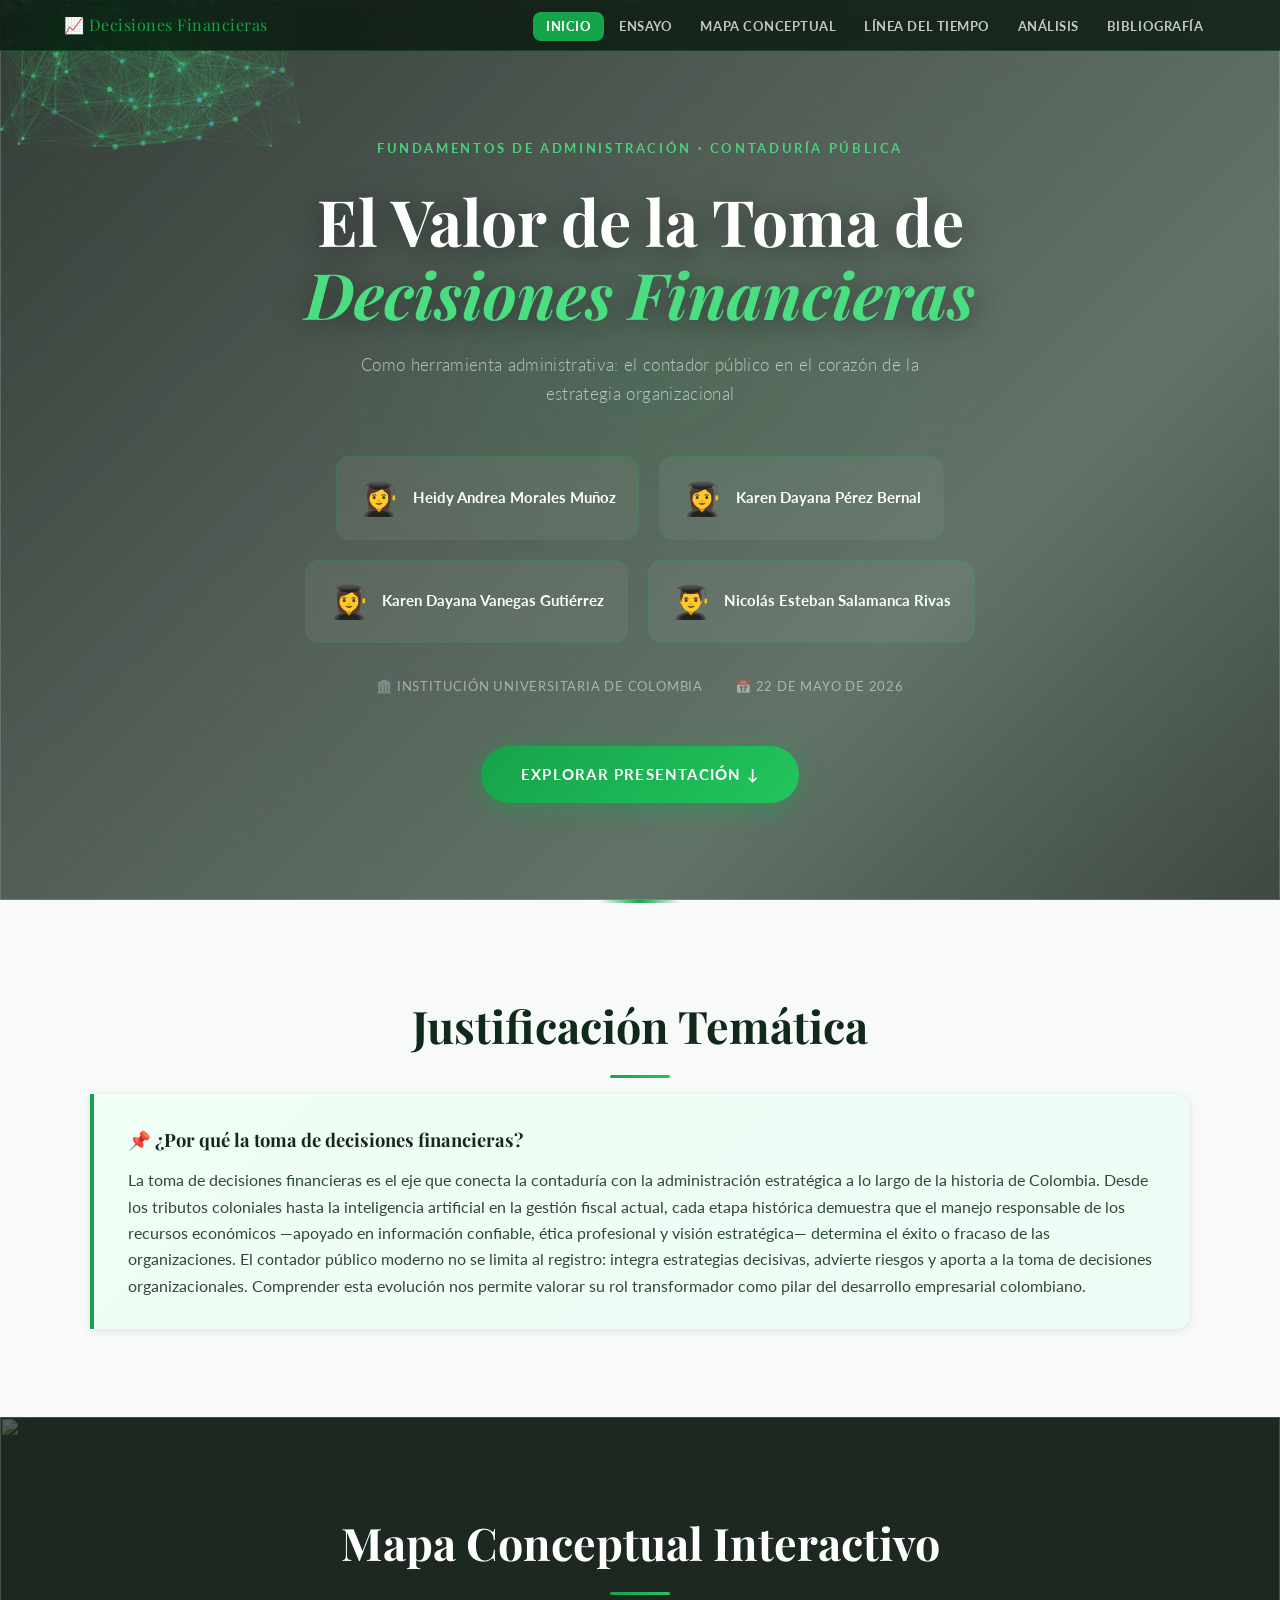
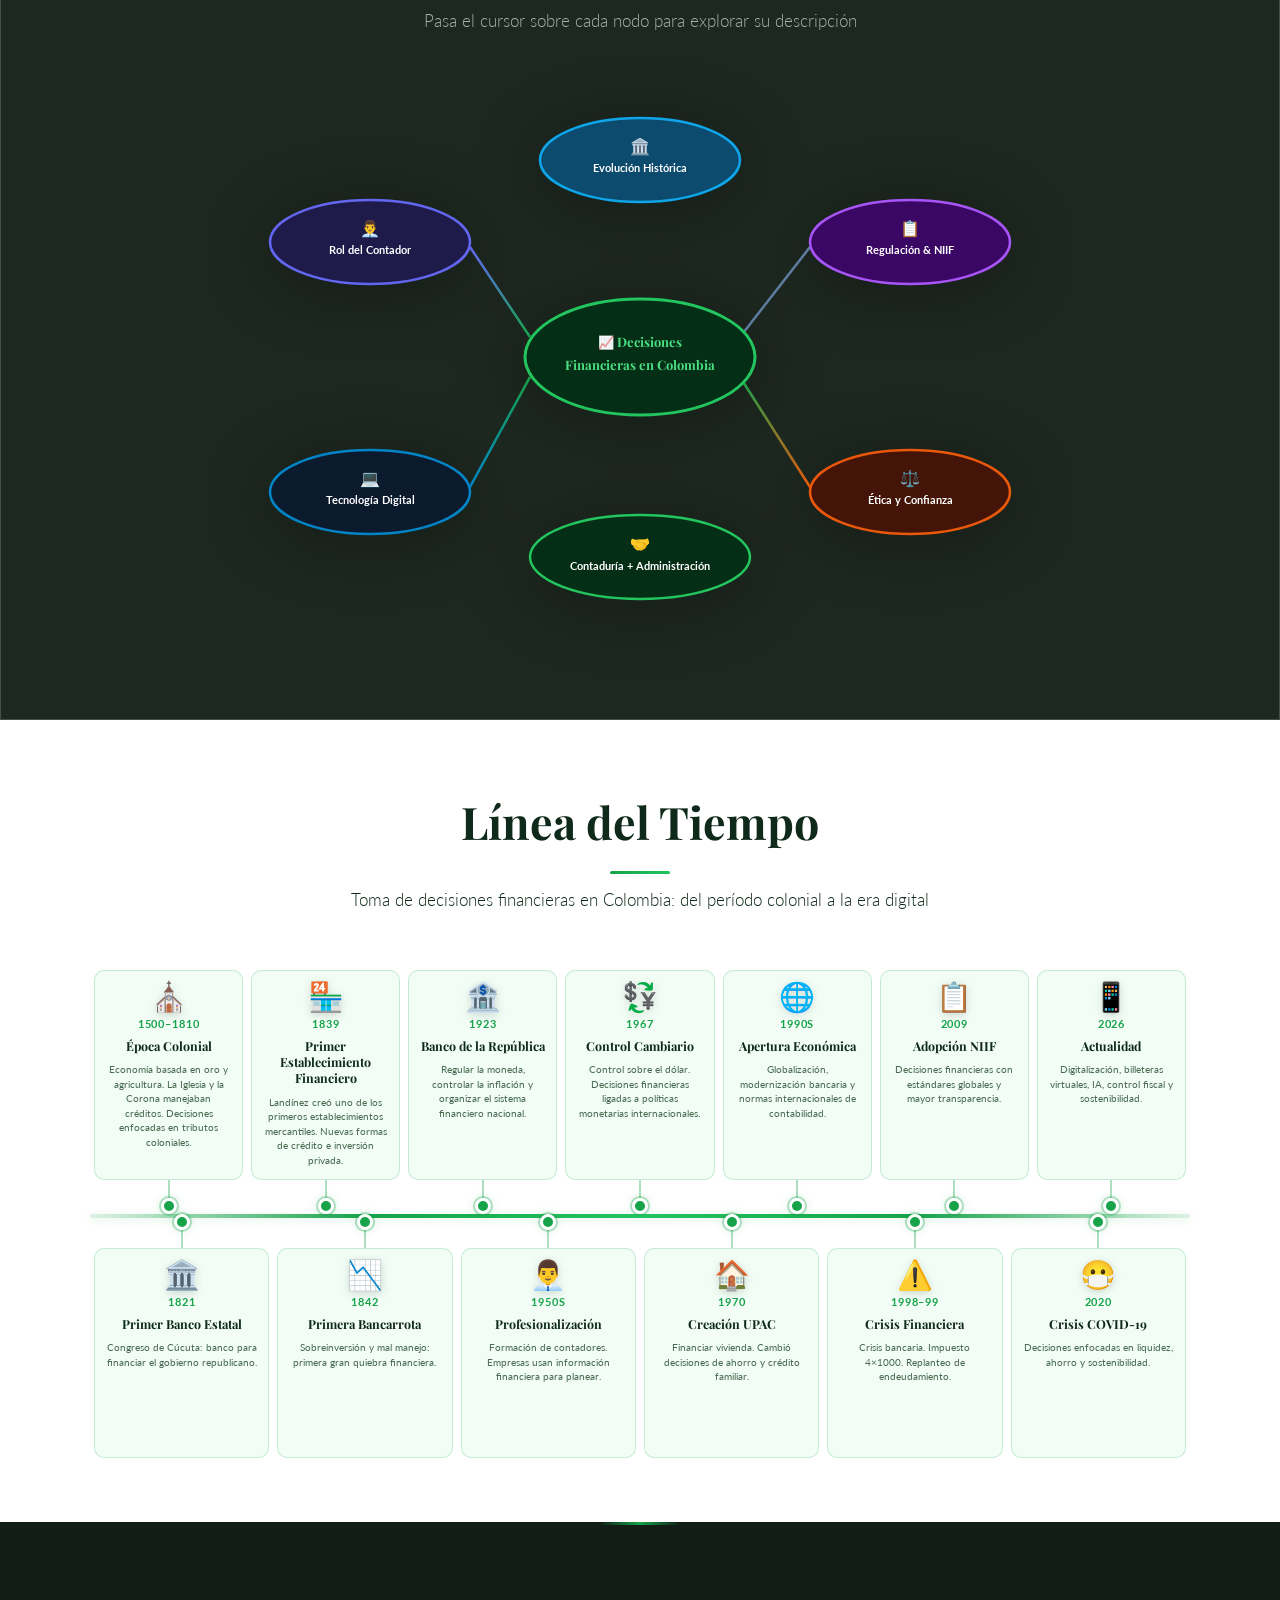
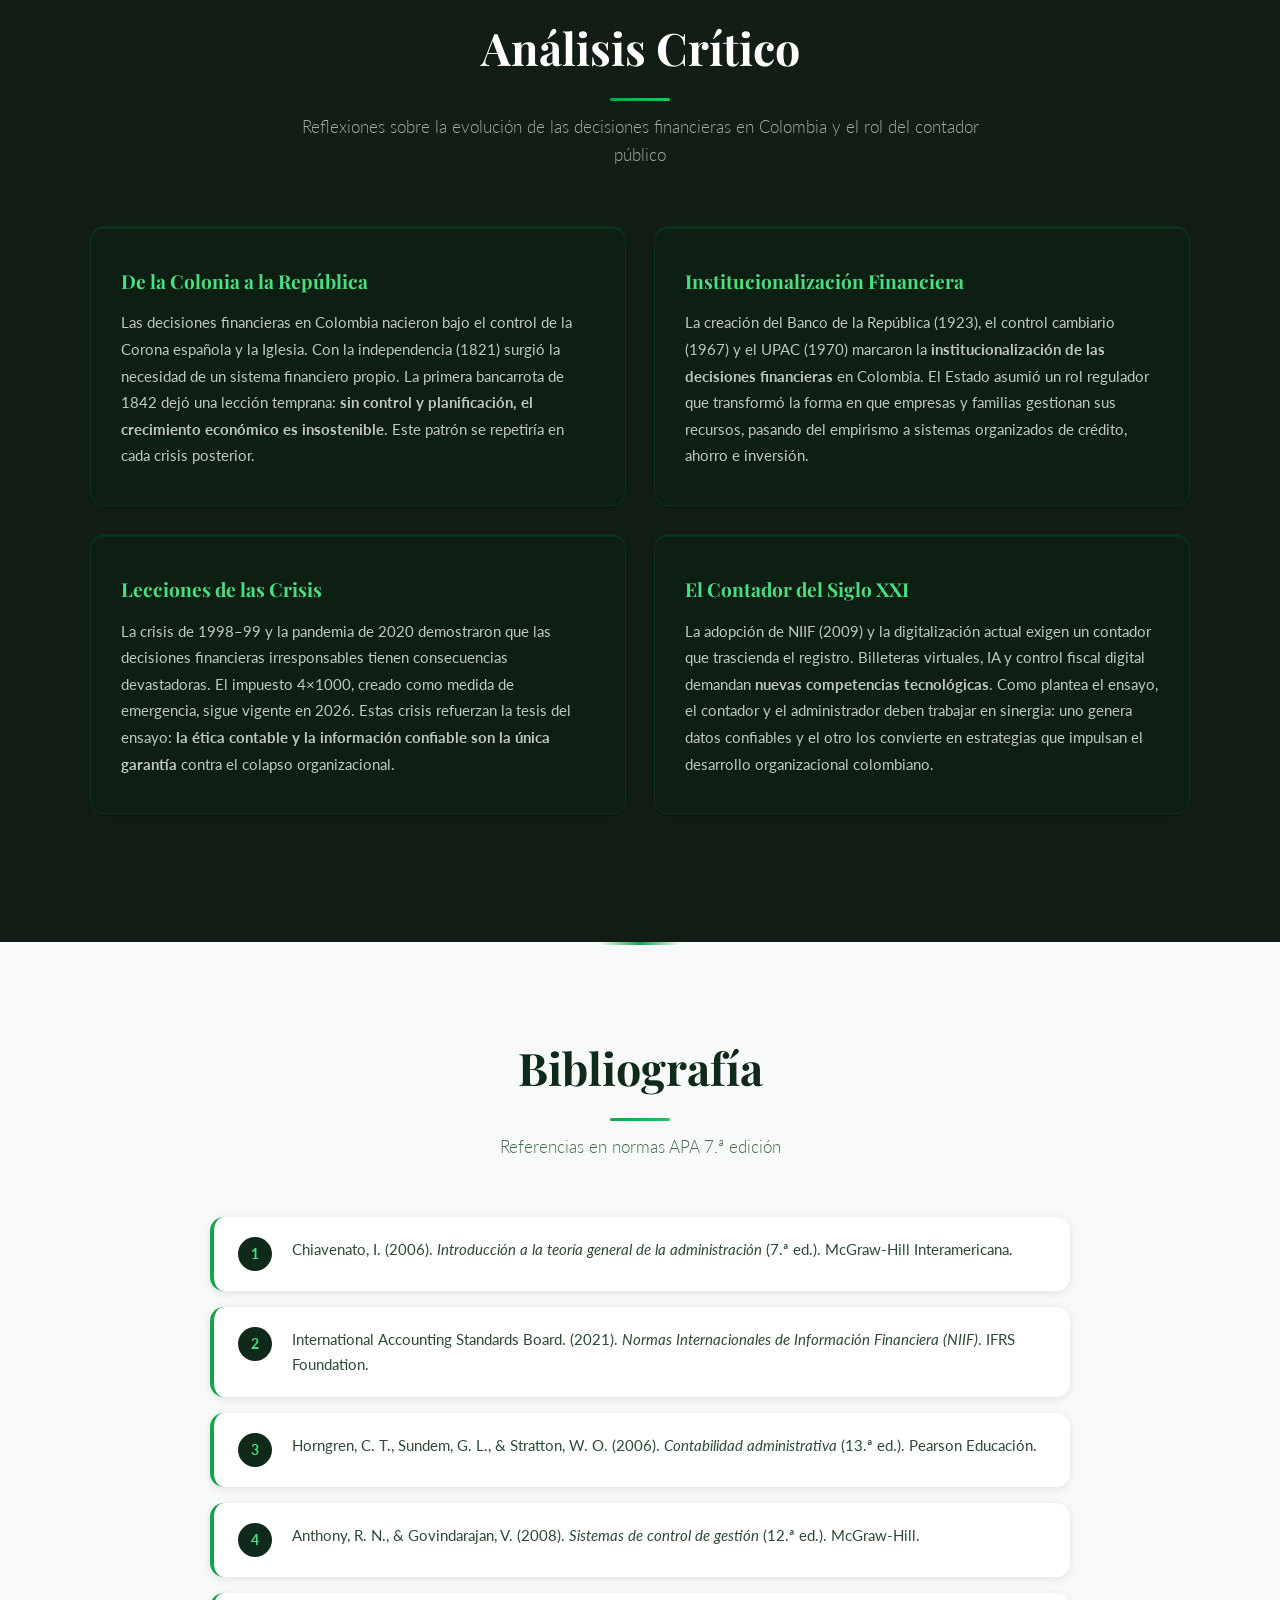
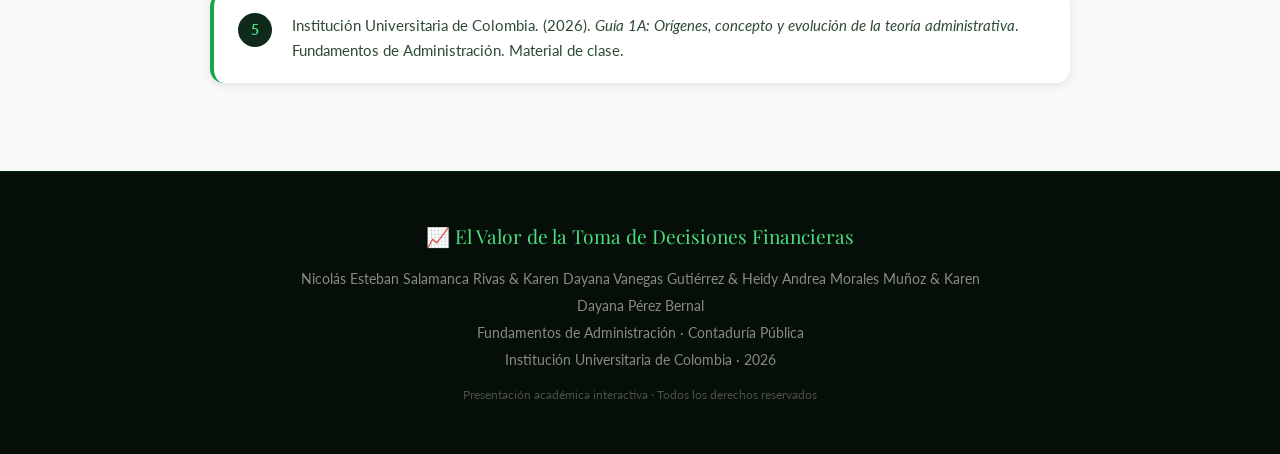
==== commit feee0b4c: "DRPG" ====
--- a/Line1/index.html
+++ b/Line1/index.html
@@ -43,6 +43,7 @@
 
   <!-- ===== PORTADA / HERO ===== -->
   <section id="portada">
+    <img class="section-bg-img" src="https://images.unsplash.com/photo-1554224155-6726b3ff858f?w=1920&q=85" alt="" aria-hidden="true" />
     <canvas id="particles"></canvas>
     <div class="hero-content">
       <p class="hero-curso">Fundamentos de Administración · Contaduría Pública</p>
@@ -69,7 +70,7 @@
           </div>
         </div>
         <div class="autora-card">
-          <span class="autora-icon">👩‍🎓</span>
+          <span class="autora-icon">👨‍🎓</span>
           <div>
             <strong>Nicolás Esteban Salamanca Rivas</strong>
           </div>
@@ -78,7 +79,7 @@
 
       <div class="hero-meta">
         <span>🏛️ Institución Universitaria de Colombia</span>
-        <span>📅 20 de mayo de 2026</span>
+        <span>📅 22 de mayo de 2026</span>
       </div>
 
       <a href="#ensayo" class="hero-btn">Explorar presentación ↓</a>
@@ -88,39 +89,18 @@
   <!-- ===== ENSAYO Y JUSTIFICACIÓN ===== -->
   <section id="ensayo" class="section-light">
     <div class="container">
-      <h2 class="section-title" data-aos="fade-up">Ensayo y Justificación Temática</h2>
-      <p class="section-subtitle" data-aos="fade-up" data-aos-delay="100">
-        El contador público moderno trasciende el registro contable: es un estratega que integra
-        información financiera con decisiones organizacionales de alto impacto.
-      </p>
-
-      <div class="cards-grid">
-        <div class="card" data-aos="fade-up" data-aos-delay="150">
-          <div class="card-icon">🧭</div>
-          <h3>El Contador como Estratega</h3>
-          <p>El contador de hoy no solo lleva registros: <strong>integra estrategias decisivas</strong> que fomentan el crecimiento empresarial. Garantiza información financiera confiable que aporta a la toma de decisiones, demostrando un reflejo numérico y contable con resoluciones sumamente planificadas. La administración, apoyada en la contabilidad, da sentido y dirección a esa información.</p>
-        </div>
-        <div class="card" data-aos="fade-up" data-aos-delay="250">
-          <div class="card-icon">⚖️</div>
-          <h3>Ética como Garantía</h3>
-          <p>La ética es un valor indispensable para el contador y el administrador. Toda información entregada debe ser <strong>verídica y reflejar la realidad</strong> de la organización, respaldada por marcos normativos como las <em>NIIF</em>. La complicidad en prácticas engañosas fractura la confianza de inversionistas y acreedores, afectando el crecimiento económico de cualquier organización.</p>
-        </div>
-        <div class="card" data-aos="fade-up" data-aos-delay="350">
-          <div class="card-icon">🤝</div>
-          <h3>Contar para Gestionar</h3>
-          <p>La contaduría genera información medible y estadística —balances, informes— que son herramientas para evaluar el desempeño organizacional. El <strong>administrador interpreta</strong> esa información para crear estrategias. Ambos roles, al trabajar en conjunto, enfocan a la organización en su desarrollo: la contaduría ofrece los datos y la administración los convierte en decisiones.</p>
-        </div>
-      </div>
-
-      <div class="justificacion" data-aos="fade-up" data-aos-delay="200">
-        <h3>📌 Justificación de la Temática</h3>
-        <p>Elegimos este tema porque la toma de decisiones financieras es el eje que conecta la contaduría con la administración estratégica. En un entorno empresarial cada vez más complejo y digitalizado, comprender cómo el contador público aporta valor más allá del registro contable —advirtiendo riesgos, evaluando viabilidad económica y garantizando información confiable— es fundamental para cualquier profesional que aspire a liderar organizaciones con criterio, ética y visión de futuro.</p>
+      <h2 class="section-title" data-aos="fade-up">Justificación Temática</h2>
+
+      <div class="justificacion" data-aos="fade-up" data-aos-delay="150">
+        <h3>📌 ¿Por qué la toma de decisiones financieras?</h3>
+        <p>La toma de decisiones financieras es el eje que conecta la contaduría con la administración estratégica a lo largo de la historia de Colombia. Desde los tributos coloniales hasta la inteligencia artificial en la gestión fiscal actual, cada etapa histórica demuestra que el manejo responsable de los recursos económicos —apoyado en información confiable, ética profesional y visión estratégica— determina el éxito o fracaso de las organizaciones. El contador público moderno no se limita al registro: integra estrategias decisivas, advierte riesgos y aporta a la toma de decisiones organizacionales. Comprender esta evolución nos permite valorar su rol transformador como pilar del desarrollo empresarial colombiano.</p>
       </div>
     </div>
   </section>
 
   <!-- ===== MAPA CONCEPTUAL INTERACTIVO ===== -->
   <section id="mapa" class="section-dark">
+    <img class="section-bg-img" src="https://images.unsplash.com/photo-1460925895917-afdab827c52f?w=1600&q=80" alt="" aria-hidden="true" />
     <div class="container">
       <h2 class="section-title light" data-aos="fade-up">Mapa Conceptual Interactivo</h2>
       <p class="section-subtitle light" data-aos="fade-up" data-aos-delay="100">
@@ -128,61 +108,82 @@
       </p>
 
       <div class="mapa-wrapper" data-aos="zoom-in" data-aos-delay="200">
-        <svg id="mapa-svg" viewBox="0 0 800 500" xmlns="http://www.w3.org/2000/svg" role="img" aria-label="Mapa conceptual de Toma de Decisiones Financieras">
-
-          <!-- Líneas de conexión -->
-          <line class="mapa-linea" x1="400" y1="250" x2="400" y2="80"  stroke="#16a34a" stroke-width="2" stroke-dasharray="6,3"/>
-          <line class="mapa-linea" x1="400" y1="250" x2="650" y2="160" stroke="#16a34a" stroke-width="2" stroke-dasharray="6,3"/>
-          <line class="mapa-linea" x1="400" y1="250" x2="650" y2="360" stroke="#16a34a" stroke-width="2" stroke-dasharray="6,3"/>
-          <line class="mapa-linea" x1="400" y1="250" x2="150" y2="360" stroke="#16a34a" stroke-width="2" stroke-dasharray="6,3"/>
-          <line class="mapa-linea" x1="400" y1="250" x2="150" y2="160" stroke="#16a34a" stroke-width="2" stroke-dasharray="6,3"/>
-
-          <!-- Nodo central -->
+        <svg id="mapa-svg" viewBox="0 0 820 540" xmlns="http://www.w3.org/2000/svg" role="img" aria-label="Mapa conceptual: Toma de Decisiones Financieras en Colombia">
+
+          <!-- Gradientes y efectos -->
+          <defs>
+            <linearGradient id="lg1" x1="0%" y1="0%" x2="100%" y2="0%"><stop offset="0%" stop-color="#16a34a"/><stop offset="100%" stop-color="#0ea5e9"/></linearGradient>
+            <linearGradient id="lg2" x1="0%" y1="0%" x2="100%" y2="100%"><stop offset="0%" stop-color="#16a34a"/><stop offset="100%" stop-color="#a855f7"/></linearGradient>
+            <linearGradient id="lg3" x1="0%" y1="0%" x2="0%" y2="100%"><stop offset="0%" stop-color="#16a34a"/><stop offset="100%" stop-color="#ea580c"/></linearGradient>
+            <linearGradient id="lg4" x1="100%" y1="0%" x2="0%" y2="100%"><stop offset="0%" stop-color="#16a34a"/><stop offset="100%" stop-color="#0284c7"/></linearGradient>
+            <linearGradient id="lg5" x1="100%" y1="100%" x2="0%" y2="0%"><stop offset="0%" stop-color="#16a34a"/><stop offset="100%" stop-color="#6366f1"/></linearGradient>
+            <filter id="glow"><feGaussianBlur stdDeviation="3" result="blur"/><feMerge><feMergeNode in="blur"/><feMergeNode in="SourceGraphic"/></feMerge></filter>
+          </defs>
+
+          <!-- Líneas de conexión con gradientes -->
+          <line class="mapa-linea" x1="510" y1="245" x2="580" y2="155" stroke="url(#lg2)" stroke-width="2.5"/>
+          <line class="mapa-linea" x1="510" y1="285" x2="580" y2="395" stroke="url(#lg3)" stroke-width="2.5"/>
+          <line class="mapa-linea" x1="300" y1="285" x2="240" y2="395" stroke="url(#lg4)" stroke-width="2.5"/>
+          <line class="mapa-linea" x1="300" y1="245" x2="240" y2="155" stroke="url(#lg5)" stroke-width="2.5"/>
+
+          <!-- Nodo central — prominente -->
           <g class="mapa-nodo" id="nodo-central" tabindex="0"
-             data-tooltip="Toma de Decisiones Financieras: núcleo donde el contador y el administrador convergen para garantizar información confiable, ética y estratégica que impulsa el crecimiento organizacional.">
-            <ellipse cx="400" cy="250" rx="105" ry="52" fill="#0f2a1a" stroke="#16a34a" stroke-width="3"/>
-            <text x="400" y="244" text-anchor="middle" fill="#4ade80" font-size="12" font-weight="bold" font-family="Playfair Display">Toma de Decisiones</text>
-            <text x="400" y="262" text-anchor="middle" fill="#4ade80" font-size="12" font-weight="bold" font-family="Playfair Display">Financieras</text>
-          </g>
-
-          <!-- Nodo 1: Información Financiera (arriba) -->
+             data-tooltip="Toma de Decisiones Financieras en Colombia: desde los tributos coloniales hasta la digitalización actual, el contador y el administrador convergen para garantizar información confiable, ética y estratégica que impulsa el desarrollo organizacional del país.">
+            <ellipse cx="410" cy="265" rx="115" ry="58" fill="#052e16" stroke="#22c55e" stroke-width="3"/>
+            <text x="410" y="255" text-anchor="middle" fill="#4ade80" font-size="13" font-weight="bold" font-family="Playfair Display">📈 Decisiones</text>
+            <text x="410" y="278" text-anchor="middle" fill="#4ade80" font-size="13" font-weight="bold" font-family="Playfair Display">Financieras en Colombia</text>
+          </g>
+
+          <!-- Líneas verticales (dibujadas después del nodo central para que no queden tapadas) -->
+          <line class="mapa-linea" x1="410" y1="207" x2="410" y2="110" stroke="url(#lg1)" stroke-width="2.5"/>
+          <line class="mapa-linea" x1="410" y1="323" x2="410" y2="423" stroke="url(#lg1)" stroke-width="2.5"/>
+
+          <!-- Nodo 1: Evolución Histórica (arriba) — azul cielo -->
           <g class="mapa-nodo" id="nodo-1" tabindex="0"
-             data-tooltip="Información Financiera: balances, estados financieros e informes que reflejan la realidad económica de la organización. Base objetiva para cualquier decisión estratégica.">
-            <ellipse cx="400" cy="70" rx="92" ry="38" fill="#14532d" stroke="#16a34a" stroke-width="2"/>
-            <text x="400" y="64" text-anchor="middle" fill="white" font-size="12" font-family="Lato">Información</text>
-            <text x="400" y="80" text-anchor="middle" fill="white" font-size="12" font-family="Lato">Financiera</text>
-          </g>
-
-          <!-- Nodo 2: Ética Contable (derecha arriba) -->
+             data-tooltip="Evolución Histórica: desde la época colonial (1500) con tributos y capellanías, pasando por la creación del Banco de la República (1923), el UPAC (1970), la apertura económica (1990) hasta la era digital (2026). Cada etapa transformó la forma de tomar decisiones financieras.">
+            <ellipse cx="410" cy="68" rx="100" ry="42" fill="#0c4a6e" stroke="#0ea5e9" stroke-width="2.5"/>
+            <text x="410" y="60" text-anchor="middle" fill="white" font-size="16">🏛️</text>
+            <text x="410" y="80" text-anchor="middle" fill="white" font-size="11" font-weight="bold" font-family="Lato">Evolución Histórica</text>
+          </g>
+
+          <!-- Nodo 2: Regulación y NIIF (derecha arriba) — púrpura -->
           <g class="mapa-nodo" id="nodo-2" tabindex="0"
-             data-tooltip="Ética Contable: garantía de que toda información sea verídica y respaldada por las NIIF. Sin ética, se fractura la confianza de inversionistas y acreedores.">
-            <ellipse cx="660" cy="155" rx="92" ry="38" fill="#14532d" stroke="#16a34a" stroke-width="2"/>
-            <text x="660" y="149" text-anchor="middle" fill="white" font-size="12" font-family="Lato">Ética</text>
-            <text x="660" y="165" text-anchor="middle" fill="white" font-size="12" font-family="Lato">Contable</text>
-          </g>
-
-          <!-- Nodo 3: Estrategia Organizacional (derecha abajo) -->
+             data-tooltip="Regulación y NIIF: el Banco de la República (1923) organizó el sistema financiero; el control cambiario (1967) reguló divisas; las NIIF (2009) estandarizaron la información contable con criterios globales. El marco normativo garantiza transparencia y confiabilidad en las decisiones.">
+            <ellipse cx="680" cy="150" rx="100" ry="42" fill="#3b0764" stroke="#a855f7" stroke-width="2.5"/>
+            <text x="680" y="142" text-anchor="middle" fill="white" font-size="16">📋</text>
+            <text x="680" y="162" text-anchor="middle" fill="white" font-size="11" font-weight="bold" font-family="Lato">Regulación &amp; NIIF</text>
+          </g>
+
+          <!-- Nodo 3: Ética y Confianza (derecha abajo) — naranja -->
           <g class="mapa-nodo" id="nodo-3" tabindex="0"
-             data-tooltip="Estrategia Organizacional: el administrador interpreta la información contable para crear estrategias que cambien el rumbo de la empresa y generen ventajas competitivas.">
-            <ellipse cx="660" cy="365" rx="92" ry="38" fill="#14532d" stroke="#16a34a" stroke-width="2"/>
-            <text x="660" y="359" text-anchor="middle" fill="white" font-size="12" font-family="Lato">Estrategia</text>
-            <text x="660" y="375" text-anchor="middle" fill="white" font-size="12" font-family="Lato">Organizacional</text>
-          </g>
-
-          <!-- Nodo 4: Tecnología y NIIF (izquierda abajo) -->
+             data-tooltip="Ética y Confianza: la primera bancarrota (1842) y la crisis de 1998 demostraron que sin ética contable las organizaciones colapsan. La manipulación de información fractura la confianza de inversionistas. La ética es la base que hace sostenible cualquier estrategia financiera.">
+            <ellipse cx="680" cy="400" rx="100" ry="42" fill="#431407" stroke="#ea580c" stroke-width="2.5"/>
+            <text x="680" y="392" text-anchor="middle" fill="white" font-size="16">⚖️</text>
+            <text x="680" y="412" text-anchor="middle" fill="white" font-size="11" font-weight="bold" font-family="Lato">Ética y Confianza</text>
+          </g>
+
+          <!-- Nodo 4: Tecnología y Digitalización (izquierda abajo) — azul -->
           <g class="mapa-nodo" id="nodo-4" tabindex="0"
-             data-tooltip="Tecnología y NIIF: la revolución digital automatizó procesos contables, reduciendo errores y agilizando la información. Las NIIF son el marco normativo que garantiza su confiabilidad.">
-            <ellipse cx="140" cy="365" rx="92" ry="38" fill="#14532d" stroke="#16a34a" stroke-width="2"/>
-            <text x="140" y="359" text-anchor="middle" fill="white" font-size="12" font-family="Lato">Tecnología</text>
-            <text x="140" y="375" text-anchor="middle" fill="white" font-size="12" font-family="Lato">&amp; NIIF</text>
-          </g>
-
-          <!-- Nodo 5: Control Financiero (izquierda arriba) -->
+             data-tooltip="Tecnología y Digitalización: la revolución digital automatizó procesos contables, reduciendo errores y agilizando decisiones. En 2026, billeteras virtuales, IA y control fiscal digital transforman la gestión financiera. El profesional moderno debe dominar herramientas tecnológicas además de las NIIF.">
+            <ellipse cx="140" cy="400" rx="100" ry="42" fill="#0c1a2e" stroke="#0284c7" stroke-width="2.5"/>
+            <text x="140" y="392" text-anchor="middle" fill="white" font-size="16">💻</text>
+            <text x="140" y="412" text-anchor="middle" fill="white" font-size="11" font-weight="bold" font-family="Lato">Tecnología Digital</text>
+          </g>
+
+          <!-- Nodo 5: Rol del Contador (izquierda arriba) — índigo -->
           <g class="mapa-nodo" id="nodo-5" tabindex="0"
-             data-tooltip="Control Financiero: el contador advierte riesgos, evalúa viabilidad económica y fortalece el orden financiero. Permite que las organizaciones tengan ventaja significativa en el mercado.">
-            <ellipse cx="140" cy="155" rx="92" ry="38" fill="#14532d" stroke="#16a34a" stroke-width="2"/>
-            <text x="140" y="149" text-anchor="middle" fill="white" font-size="12" font-family="Lato">Control</text>
-            <text x="140" y="165" text-anchor="middle" fill="white" font-size="12" font-family="Lato">Financiero</text>
+             data-tooltip="Rol del Contador Público: ya no se limita al registro contable. Integra estrategias decisivas, advierte riesgos financieros, evalúa viabilidad económica y aporta a la toma de decisiones organizacionales. Es pilar fundamental del desarrollo empresarial colombiano.">
+            <ellipse cx="140" cy="150" rx="100" ry="42" fill="#1e1b4b" stroke="#6366f1" stroke-width="2.5"/>
+            <text x="140" y="142" text-anchor="middle" fill="white" font-size="16">👨‍💼</text>
+            <text x="140" y="162" text-anchor="middle" fill="white" font-size="11" font-weight="bold" font-family="Lato">Rol del Contador</text>
+          </g>
+
+          <!-- Nodo 6: Sinergia (abajo) — verde -->
+          <g class="mapa-nodo" id="nodo-6" tabindex="0"
+             data-tooltip="Sinergia Contaduría-Administración: la contaduría genera datos medibles (balances, informes) y la administración los interpreta para crear estrategias. Juntas, permiten que las organizaciones colombianas compitan en mercados globales con decisiones fundamentadas y éticas.">
+            <ellipse cx="410" cy="465" rx="110" ry="42" fill="#052e16" stroke="#22c55e" stroke-width="2.5"/>
+            <text x="410" y="457" text-anchor="middle" fill="white" font-size="16">🤝</text>
+            <text x="410" y="478" text-anchor="middle" fill="white" font-size="11" font-weight="bold" font-family="Lato">Contaduría + Administración</text>
           </g>
         </svg>
         <div id="mapa-tooltip" class="mapa-tooltip" role="tooltip" aria-live="polite"></div>
@@ -195,286 +196,31 @@
     <div class="container">
       <h2 class="section-title" data-aos="fade-up">Línea del Tiempo</h2>
       <p class="section-subtitle" data-aos="fade-up" data-aos-delay="100">
-        Evolución del rol del contador público: del registro técnico a la estrategia organizacional
-      </p>
-
-      <div class="timeline-wrapper">
-        <div class="timeline-line" id="timelineLine"></div>
-
-        <!-- 1. El Contador como Pilar Organizacional -->
-        <div class="timeline-item left" data-era="origen" data-aos="fade-right"
-             data-bg="https://images.unsplash.com/photo-1554224155-6726b3ff858f?w=1600&q=80"
-             data-era-label="El Contador como Pilar">
-          <div class="timeline-dot era-origen"></div>
-          <div class="timeline-card era-origen">
-            <div class="tl-img-bg">
-              <svg viewBox="0 0 420 120" xmlns="http://www.w3.org/2000/svg" preserveAspectRatio="xMidYMid slice">
-                <defs>
-                  <linearGradient id="g1" x1="0%" y1="0%" x2="100%" y2="100%">
-                    <stop offset="0%" stop-color="#052e16"/><stop offset="100%" stop-color="#16a34a"/>
-                  </linearGradient>
-                </defs>
-                <rect width="420" height="120" fill="url(#g1)"/>
-                <!-- Columna / pilar -->
-                <rect x="80" y="20" width="22" height="88" rx="3" fill="rgba(74,222,128,.22)" stroke="rgba(74,222,128,.5)" stroke-width="1.5"/>
-                <rect x="72" y="14" width="38" height="10" rx="2" fill="rgba(74,222,128,.38)"/>
-                <rect x="72" y="106" width="38" height="8" rx="2" fill="rgba(74,222,128,.38)"/>
-                <!-- Gráfica de barras creciente -->
-                <rect x="160" y="88" width="18" height="20" rx="2" fill="rgba(74,222,128,.35)"/>
-                <rect x="184" y="70" width="18" height="38" rx="2" fill="rgba(74,222,128,.45)"/>
-                <rect x="208" y="50" width="18" height="58" rx="2" fill="rgba(74,222,128,.55)"/>
-                <rect x="232" y="30" width="18" height="78" rx="2" fill="rgba(74,222,128,.65)"/>
-                <line x1="154" y1="108" x2="258" y2="108" stroke="rgba(74,222,128,.45)" stroke-width="1.5"/>
-                <!-- Flecha hacia arriba -->
-                <line x1="310" y1="90" x2="310" y2="20" stroke="rgba(74,222,128,.5)" stroke-width="2"/>
-                <polygon points="310,14 302,28 318,28" fill="rgba(74,222,128,.6)"/>
-                <text x="210" y="115" text-anchor="middle" fill="rgba(74,222,128,.65)" font-size="10" font-family="Georgia">El Contador — Pilar Organizacional</text>
-              </svg>
-            </div>
-            <div class="tl-content">
-              <span class="timeline-emoji">🏛️</span>
-              <span class="timeline-periodo">Rol Fundamental · Etapa 1</span>
-              <h3>El Contador como Pilar Organizacional</h3>
-              <p>El contador público se ha convertido en un <strong>pilar fundamental</strong> para el desarrollo organizacional y financiero. Ya no solo realiza registros contables: integra estrategias decisivas que fomentan el crecimiento empresarial, garantizando información financiera que aporta a la toma de decisiones con resoluciones sumamente planificadas.</p>
-              <ul class="tl-tags">
-                <li>Rol: estratega financiero y organizacional</li>
-                <li>Aporte: información confiable para decisiones</li>
-                <li>Resultado: ventajas competitivas para la empresa</li>
-              </ul>
-            </div>
-          </div>
-        </div>
-
-        <!-- 2. Impacto en Decisiones Organizacionales -->
-        <div class="timeline-item right" data-era="impacto" data-aos="fade-left"
-             data-bg="https://images.unsplash.com/photo-1600880292203-757bb62b4baf?w=1600&q=80"
-             data-era-label="Impacto en Decisiones">
-          <div class="timeline-dot era-impacto"></div>
-          <div class="timeline-card era-impacto">
-            <div class="tl-img-bg">
-              <svg viewBox="0 0 420 120" xmlns="http://www.w3.org/2000/svg" preserveAspectRatio="xMidYMid slice">
-                <defs>
-                  <linearGradient id="g2" x1="0%" y1="0%" x2="100%" y2="100%">
-                    <stop offset="0%" stop-color="#1e3a5f"/><stop offset="100%" stop-color="#0ea5e9"/>
-                  </linearGradient>
-                </defs>
-                <rect width="420" height="120" fill="url(#g2)"/>
-                <!-- Red de decisiones -->
-                <circle cx="210" cy="55" r="22" fill="rgba(56,189,248,.18)" stroke="rgba(56,189,248,.5)" stroke-width="2"/>
-                <circle cx="120" cy="35" r="14" fill="rgba(56,189,248,.15)" stroke="rgba(56,189,248,.4)" stroke-width="1.5"/>
-                <circle cx="300" cy="35" r="14" fill="rgba(56,189,248,.15)" stroke="rgba(56,189,248,.4)" stroke-width="1.5"/>
-                <circle cx="120" cy="80" r="14" fill="rgba(56,189,248,.15)" stroke="rgba(56,189,248,.4)" stroke-width="1.5"/>
-                <circle cx="300" cy="80" r="14" fill="rgba(56,189,248,.15)" stroke="rgba(56,189,248,.4)" stroke-width="1.5"/>
-                <line x1="210" y1="55" x2="120" y2="35" stroke="rgba(56,189,248,.35)" stroke-width="1.5"/>
-                <line x1="210" y1="55" x2="300" y2="35" stroke="rgba(56,189,248,.35)" stroke-width="1.5"/>
-                <line x1="210" y1="55" x2="120" y2="80" stroke="rgba(56,189,248,.35)" stroke-width="1.5"/>
-                <line x1="210" y1="55" x2="300" y2="80" stroke="rgba(56,189,248,.35)" stroke-width="1.5"/>
-                <!-- Alerta de riesgo -->
-                <polygon points="360,25 345,55 375,55" fill="rgba(251,191,36,.25)" stroke="rgba(251,191,36,.5)" stroke-width="1.5"/>
-                <text x="360" y="48" text-anchor="middle" fill="rgba(251,191,36,.7)" font-size="14" font-weight="bold">!</text>
-                <text x="210" y="113" text-anchor="middle" fill="rgba(56,189,248,.65)" font-size="10" font-family="Georgia">Impacto en Decisiones Organizacionales</text>
-              </svg>
-            </div>
-            <div class="tl-content">
-              <span class="timeline-emoji">🎯</span>
-              <span class="timeline-periodo">Decisiones Estratégicas · Etapa 2</span>
-              <h3>Impacto en las Decisiones Organizacionales</h3>
-              <p>Las decisiones organizacionales no solo son tomadas por la gerencia: van <strong>de la mano con el contador</strong>. Este puede advertir riesgos financieros, evaluar si una decisión tiene sentido económicamente y fortalecer el control y el orden financiero. Las empresas que no integran al contador en decisiones estratégicas limitan su capacidad de desarrollo empresarial.</p>
-              <ul class="tl-tags">
-                <li>Función: advertir riesgos y evaluar viabilidad</li>
-                <li>Impacto: fortalece control y cumplimiento normativo</li>
-                <li>Consecuencia: mayor rango de capacidad organizacional</li>
-              </ul>
-            </div>
-          </div>
-        </div>
-
-        <!-- 3. Ética Contable -->
-        <div class="timeline-item left" data-era="etica" data-aos="fade-right"
-             data-bg="https://images.unsplash.com/photo-1589829545856-d10d557cf95f?w=1600&q=80"
-             data-era-label="Ética Contable">
-          <div class="timeline-dot era-etica"></div>
-          <div class="timeline-card era-etica">
-            <div class="tl-img-bg">
-              <svg viewBox="0 0 420 120" xmlns="http://www.w3.org/2000/svg" preserveAspectRatio="xMidYMid slice">
-                <defs>
-                  <linearGradient id="g3" x1="0%" y1="0%" x2="100%" y2="100%">
-                    <stop offset="0%" stop-color="#4a1942"/><stop offset="100%" stop-color="#a855f7"/>
-                  </linearGradient>
-                </defs>
-                <rect width="420" height="120" fill="url(#g3)"/>
-                <!-- Balanza de justicia -->
-                <line x1="210" y1="18" x2="210" y2="90" stroke="rgba(216,180,254,.5)" stroke-width="2"/>
-                <line x1="150" y1="40" x2="270" y2="40" stroke="rgba(216,180,254,.5)" stroke-width="2"/>
-                <circle cx="150" cy="40" r="5" fill="rgba(216,180,254,.6)"/>
-                <circle cx="270" cy="40" r="5" fill="rgba(216,180,254,.6)"/>
-                <!-- Platillos -->
-                <path d="M 125,40 Q 150,65 175,40" fill="rgba(216,180,254,.18)" stroke="rgba(216,180,254,.45)" stroke-width="1.5"/>
-                <path d="M 245,40 Q 270,65 295,40" fill="rgba(216,180,254,.18)" stroke="rgba(216,180,254,.45)" stroke-width="1.5"/>
-                <!-- Base -->
-                <rect x="200" y="88" width="20" height="8" rx="2" fill="rgba(216,180,254,.4)"/>
-                <rect x="190" y="94" width="40" height="5" rx="2" fill="rgba(216,180,254,.35)"/>
-                <!-- Escudo NIIF -->
-                <path d="M 340,20 L 380,20 L 380,60 Q 380,80 360,88 Q 340,80 340,60 Z" fill="rgba(216,180,254,.12)" stroke="rgba(216,180,254,.4)" stroke-width="1.5"/>
-                <text x="360" y="52" text-anchor="middle" fill="rgba(216,180,254,.65)" font-size="11" font-family="Lato" font-weight="bold">NIIF</text>
-                <text x="210" y="113" text-anchor="middle" fill="rgba(216,180,254,.65)" font-size="10" font-family="Georgia">Ética Contable — Garantía de Confianza</text>
-              </svg>
-            </div>
-            <div class="tl-content">
-              <span class="timeline-emoji">⚖️</span>
-              <span class="timeline-periodo">Ética y Normatividad · Etapa 3</span>
-              <h3>La Ética Contable como Garantía</h3>
-              <p>La ética es un valor indispensable para el contador y el administrador. Toda información debe ser <strong>verídica y reflejar la realidad</strong> de la organización, respaldada por las <em>NIIF</em>. La complicidad en falsificación, manipulación u omisión de información fractura la confianza de inversionistas y acreedores, generando graves consecuencias para la organización.</p>
-              <ul class="tl-tags">
-                <li>Marco normativo: NIIF como respaldo técnico</li>
-                <li>Riesgo: pérdida de confianza y credibilidad</li>
-                <li>Principio: transparencia y veracidad obligatorias</li>
-              </ul>
-            </div>
-          </div>
-        </div>
-
-        <!-- 4. Revolución Digital -->
-        <div class="timeline-item right" data-era="digital" data-aos="fade-left"
-             data-bg="https://images.unsplash.com/photo-1518770660439-4636190af475?w=1600&q=80"
-             data-era-label="Revolución Digital">
-          <div class="timeline-dot era-digital"></div>
-          <div class="timeline-card era-digital">
-            <div class="tl-img-bg">
-              <svg viewBox="0 0 420 120" xmlns="http://www.w3.org/2000/svg" preserveAspectRatio="xMidYMid slice">
-                <defs>
-                  <linearGradient id="g4" x1="0%" y1="0%" x2="100%" y2="100%">
-                    <stop offset="0%" stop-color="#0c1a2e"/><stop offset="100%" stop-color="#0284c7"/>
-                  </linearGradient>
-                </defs>
-                <rect width="420" height="120" fill="url(#g4)"/>
-                <!-- Circuito -->
-                <line x1="30" y1="60" x2="80" y2="60" stroke="rgba(56,189,248,.4)" stroke-width="1.5"/>
-                <line x1="80" y1="60" x2="80" y2="30" stroke="rgba(56,189,248,.4)" stroke-width="1.5"/>
-                <line x1="80" y1="30" x2="140" y2="30" stroke="rgba(56,189,248,.4)" stroke-width="1.5"/>
-                <line x1="140" y1="30" x2="140" y2="75" stroke="rgba(56,189,248,.4)" stroke-width="1.5"/>
-                <line x1="140" y1="75" x2="185" y2="75" stroke="rgba(56,189,248,.4)" stroke-width="1.5"/>
-                <circle cx="80" cy="60" r="5" fill="rgba(56,189,248,.6)"/>
-                <circle cx="80" cy="30" r="5" fill="rgba(56,189,248,.6)"/>
-                <circle cx="140" cy="30" r="5" fill="rgba(56,189,248,.6)"/>
-                <circle cx="140" cy="75" r="5" fill="rgba(56,189,248,.6)"/>
-                <!-- Chip -->
-                <rect x="185" y="45" width="44" height="36" rx="4" fill="rgba(56,189,248,.12)" stroke="rgba(56,189,248,.48)" stroke-width="1.5"/>
-                <line x1="190" y1="52" x2="224" y2="52" stroke="rgba(56,189,248,.28)" stroke-width="1"/>
-                <line x1="190" y1="60" x2="224" y2="60" stroke="rgba(56,189,248,.28)" stroke-width="1"/>
-                <line x1="190" y1="68" x2="224" y2="68" stroke="rgba(56,189,248,.28)" stroke-width="1"/>
-                <!-- Nube -->
-                <ellipse cx="320" cy="46" rx="50" ry="24" fill="rgba(56,189,248,.1)" stroke="rgba(56,189,248,.32)" stroke-width="1.5"/>
-                <ellipse cx="292" cy="55" rx="32" ry="18" fill="rgba(56,189,248,.08)" stroke="rgba(56,189,248,.28)" stroke-width="1"/>
-                <ellipse cx="348" cy="55" rx="32" ry="18" fill="rgba(56,189,248,.08)" stroke="rgba(56,189,248,.28)" stroke-width="1"/>
-                <line x1="308" y1="72" x2="308" y2="90" stroke="rgba(56,189,248,.38)" stroke-width="1.5" stroke-dasharray="3,2"/>
-                <line x1="330" y1="72" x2="330" y2="90" stroke="rgba(56,189,248,.38)" stroke-width="1.5" stroke-dasharray="3,2"/>
-                <text x="210" y="113" text-anchor="middle" fill="rgba(56,189,248,.65)" font-size="10" font-family="Georgia">Revolución Digital — Automatización Contable</text>
-              </svg>
-            </div>
-            <div class="tl-content">
-              <span class="timeline-emoji">💻</span>
-              <span class="timeline-periodo">Transformación Digital · Etapa 4</span>
-              <h3>Del Dominio Técnico a la Estrategia Digital</h3>
-              <p>La revolución digital automatizó procesos contables, permitiendo <strong>agilidad e innovación organizacional</strong>. Reduce errores en cálculos financieros y hace la información visible con mayor facilidad para las ramas gerenciales. Ahora no basta con conocer las NIIF: es indispensable dominar herramientas tecnológicas en constante evolución para aportar valor real a la empresa.</p>
-              <ul class="tl-tags">
-                <li>Cambio: de procesos manuales a sistemas automatizados</li>
-                <li>Beneficio: información en tiempo real para decisiones</li>
-                <li>Nuevo reto: competencias tecnológicas continuas</li>
-              </ul>
-            </div>
-          </div>
-        </div>
-
-        <!-- 5. Interpretación Financiera Estratégica -->
-        <div class="timeline-item left" data-era="estrategia" data-aos="fade-right"
-             data-bg="https://images.unsplash.com/photo-1460925895917-afdab827c52f?w=1600&q=80"
-             data-era-label="Interpretación Estratégica">
-          <div class="timeline-dot era-estrategia"></div>
-          <div class="timeline-card era-estrategia">
-            <div class="tl-img-bg">
-              <svg viewBox="0 0 420 120" xmlns="http://www.w3.org/2000/svg" preserveAspectRatio="xMidYMid slice">
-                <defs>
-                  <linearGradient id="g5" x1="0%" y1="0%" x2="100%" y2="100%">
-                    <stop offset="0%" stop-color="#431407"/><stop offset="100%" stop-color="#ea580c"/>
-                  </linearGradient>
-                </defs>
-                <rect width="420" height="120" fill="url(#g5)"/>
-                <!-- Gráfica de línea ascendente -->
-                <polyline points="40,95 90,75 140,60 190,42 240,30 290,22" fill="none" stroke="rgba(251,146,60,.6)" stroke-width="2.5" stroke-linecap="round" stroke-linejoin="round"/>
-                <circle cx="40"  cy="95" r="5" fill="rgba(251,146,60,.7)"/>
-                <circle cx="90"  cy="75" r="5" fill="rgba(251,146,60,.7)"/>
-                <circle cx="140" cy="60" r="5" fill="rgba(251,146,60,.7)"/>
-                <circle cx="190" cy="42" r="5" fill="rgba(251,146,60,.7)"/>
-                <circle cx="240" cy="30" r="5" fill="rgba(251,146,60,.7)"/>
-                <circle cx="290" cy="22" r="5" fill="rgba(251,146,60,.8)"/>
-                <line x1="34" y1="100" x2="300" y2="100" stroke="rgba(251,146,60,.4)" stroke-width="1.5"/>
-                <!-- Lupa de análisis -->
-                <circle cx="355" cy="50" r="28" fill="none" stroke="rgba(251,146,60,.38)" stroke-width="2.5"/>
-                <circle cx="355" cy="50" r="18" fill="rgba(251,146,60,.08)" stroke="rgba(251,146,60,.28)" stroke-width="1"/>
-                <line x1="376" y1="71" x2="395" y2="90" stroke="rgba(251,146,60,.48)" stroke-width="3" stroke-linecap="round"/>
-                <text x="210" y="113" text-anchor="middle" fill="rgba(251,146,60,.65)" font-size="10" font-family="Georgia">Interpretación Financiera Estratégica</text>
-              </svg>
-            </div>
-            <div class="tl-content">
-              <span class="timeline-emoji">📊</span>
-              <span class="timeline-periodo">Interpretación Estratégica · Etapa 5</span>
-              <h3>Interpretación Financiera para Decidir</h3>
-              <p>El rol del contador hoy es claro: <strong>registrar, organizar y emplear</strong> la información financiera y administrativa conforme a las normas establecidas, aportando a las decisiones estratégicas de desarrollo empresarial. Sin un aporte confiable y decisivo del contador o el administrador, ninguna organización puede tener crecimiento y evolución progresiva.</p>
-              <ul class="tl-tags">
-                <li>Rol actual: más allá del registro, hacia la estrategia</li>
-                <li>Herramienta: balances e informes como base decisional</li>
-                <li>Impacto: crecimiento y evolución organizacional progresiva</li>
-              </ul>
-            </div>
-          </div>
-        </div>
-
-        <!-- 6. Contar para Gestionar -->
-        <div class="timeline-item right" data-era="gestion" data-aos="fade-left"
-             data-bg="https://images.unsplash.com/photo-1521737604893-d14cc237f11d?w=1600&q=80"
-             data-era-label="Gestión Conjunta">
-          <div class="timeline-dot era-gestion"></div>
-          <div class="timeline-card era-gestion">
-            <div class="tl-img-bg">
-              <svg viewBox="0 0 420 120" xmlns="http://www.w3.org/2000/svg" preserveAspectRatio="xMidYMid slice">
-                <defs>
-                  <linearGradient id="g6" x1="0%" y1="0%" x2="100%" y2="100%">
-                    <stop offset="0%" stop-color="#1e1b4b"/><stop offset="100%" stop-color="#6366f1"/>
-                  </linearGradient>
-                </defs>
-                <rect width="420" height="120" fill="url(#g6)"/>
-                <!-- Dos círculos que se intersectan (Venn) -->
-                <circle cx="175" cy="58" r="42" fill="rgba(129,140,248,.15)" stroke="rgba(129,140,248,.45)" stroke-width="2"/>
-                <circle cx="245" cy="58" r="42" fill="rgba(129,140,248,.15)" stroke="rgba(129,140,248,.45)" stroke-width="2"/>
-                <!-- Intersección -->
-                <path d="M 210,20 Q 245,58 210,96 Q 175,58 210,20 Z" fill="rgba(129,140,248,.22)"/>
-                <!-- Etiquetas -->
-                <text x="155" y="55" text-anchor="middle" fill="rgba(199,210,254,.7)" font-size="9" font-family="Lato">Conta-</text>
-                <text x="155" y="67" text-anchor="middle" fill="rgba(199,210,254,.7)" font-size="9" font-family="Lato">duría</text>
-                <text x="265" y="55" text-anchor="middle" fill="rgba(199,210,254,.7)" font-size="9" font-family="Lato">Adminis-</text>
-                <text x="265" y="67" text-anchor="middle" fill="rgba(199,210,254,.7)" font-size="9" font-family="Lato">tración</text>
-                <!-- Flecha de crecimiento -->
-                <line x1="330" y1="90" x2="330" y2="22" stroke="rgba(129,140,248,.5)" stroke-width="2"/>
-                <polygon points="330,16 322,30 338,30" fill="rgba(129,140,248,.65)"/>
-                <text x="210" y="113" text-anchor="middle" fill="rgba(199,210,254,.65)" font-size="10" font-family="Georgia">Contar para Gestionar — Gestionar para Decidir</text>
-              </svg>
-            </div>
-            <div class="tl-content">
-              <span class="timeline-emoji">🤝</span>
-              <span class="timeline-periodo">Gestión Conjunta · Etapa 6</span>
-              <h3>Contar para Gestionar, Gestionar para Decidir</h3>
-              <p>La contaduría genera información medible y estadística; la administración la interpreta para crear estrategias. <strong>Ambas disciplinas trabajan en conjunto</strong>: la contaduría ofrece los datos y la administración los recibe para llegar a hechos verídicos y concretos. Juntas, enfocan a la organización en su desarrollo, complementando procesos, planeación y ética organizacional.</p>
-              <ul class="tl-tags">
-                <li>Sinergia: datos contables + interpretación administrativa</li>
-                <li>Base: ética como fundamento de la evolución integral</li>
-                <li>Resultado: desarrollo organizacional sostenible</li>
-              </ul>
-            </div>
-          </div>
-        </div>
-
-      </div><!-- fin timeline-wrapper -->
+        Toma de decisiones financieras en Colombia: del período colonial a la era digital
+      </p>
+
+      <!-- Línea del tiempo compacta zigzag — sin scroll -->
+      <div class="tl-compact" data-aos="fade-up" data-aos-delay="200">
+        <div class="tl-line-h"></div>
+        <div class="tl-row tl-row-top">
+          <div class="tl-node"><div class="tl-card-mini"><span class="tl-icon">⛪</span><span class="tl-year">1500–1810</span><h4>Época Colonial</h4><p>Economía basada en oro y agricultura. La Iglesia y la Corona manejaban créditos. Decisiones enfocadas en tributos coloniales.</p></div><div class="tl-stem"></div><div class="tl-dot-h"></div></div>
+          <div class="tl-node"><div class="tl-card-mini"><span class="tl-icon">🏪</span><span class="tl-year">1839</span><h4>Primer Establecimiento Financiero</h4><p>Landínez creó uno de los primeros establecimientos mercantiles. Nuevas formas de crédito e inversión privada.</p></div><div class="tl-stem"></div><div class="tl-dot-h"></div></div>
+          <div class="tl-node"><div class="tl-card-mini"><span class="tl-icon">🏦</span><span class="tl-year">1923</span><h4>Banco de la República</h4><p>Regular la moneda, controlar la inflación y organizar el sistema financiero nacional.</p></div><div class="tl-stem"></div><div class="tl-dot-h"></div></div>
+          <div class="tl-node"><div class="tl-card-mini"><span class="tl-icon">💱</span><span class="tl-year">1967</span><h4>Control Cambiario</h4><p>Control sobre el dólar. Decisiones financieras ligadas a políticas monetarias internacionales.</p></div><div class="tl-stem"></div><div class="tl-dot-h"></div></div>
+          <div class="tl-node"><div class="tl-card-mini"><span class="tl-icon">🌐</span><span class="tl-year">1990s</span><h4>Apertura Económica</h4><p>Globalización, modernización bancaria y normas internacionales de contabilidad.</p></div><div class="tl-stem"></div><div class="tl-dot-h"></div></div>
+          <div class="tl-node"><div class="tl-card-mini"><span class="tl-icon">📋</span><span class="tl-year">2009</span><h4>Adopción NIIF</h4><p>Decisiones financieras con estándares globales y mayor transparencia.</p></div><div class="tl-stem"></div><div class="tl-dot-h"></div></div>
+          <div class="tl-node"><div class="tl-card-mini"><span class="tl-icon">📱</span><span class="tl-year">2026</span><h4>Actualidad</h4><p>Digitalización, billeteras virtuales, IA, control fiscal y sostenibilidad.</p></div><div class="tl-stem"></div><div class="tl-dot-h"></div></div>
+        </div>
+        <div class="tl-row tl-row-bottom">
+          <div class="tl-node"><div class="tl-dot-h"></div><div class="tl-stem"></div><div class="tl-card-mini"><span class="tl-icon">🏛️</span><span class="tl-year">1821</span><h4>Primer Banco Estatal</h4><p>Congreso de Cúcuta: banco para financiar el gobierno republicano.</p></div></div>
+          <div class="tl-node"><div class="tl-dot-h"></div><div class="tl-stem"></div><div class="tl-card-mini"><span class="tl-icon">📉</span><span class="tl-year">1842</span><h4>Primera Bancarrota</h4><p>Sobreinversión y mal manejo: primera gran quiebra financiera.</p></div></div>
+          <div class="tl-node"><div class="tl-dot-h"></div><div class="tl-stem"></div><div class="tl-card-mini"><span class="tl-icon">👨‍💼</span><span class="tl-year">1950s</span><h4>Profesionalización</h4><p>Formación de contadores. Empresas usan información financiera para planear.</p></div></div>
+          <div class="tl-node"><div class="tl-dot-h"></div><div class="tl-stem"></div><div class="tl-card-mini"><span class="tl-icon">🏠</span><span class="tl-year">1970</span><h4>Creación UPAC</h4><p>Financiar vivienda. Cambió decisiones de ahorro y crédito familiar.</p></div></div>
+          <div class="tl-node"><div class="tl-dot-h"></div><div class="tl-stem"></div><div class="tl-card-mini"><span class="tl-icon">⚠️</span><span class="tl-year">1998–99</span><h4>Crisis Financiera</h4><p>Crisis bancaria. Impuesto 4×1000. Replanteo de endeudamiento.</p></div></div>
+          <div class="tl-node"><div class="tl-dot-h"></div><div class="tl-stem"></div><div class="tl-card-mini"><span class="tl-icon">😷</span><span class="tl-year">2020</span><h4>Crisis COVID-19</h4><p>Decisiones enfocadas en liquidez, ahorro y sostenibilidad.</p></div></div>
+        </div>
+      </div>
+
     </div>
   </section>
 
@@ -483,29 +229,25 @@
     <div class="container">
       <h2 class="section-title light" data-aos="fade-up">Análisis Crítico</h2>
       <p class="section-subtitle light" data-aos="fade-up" data-aos-delay="100">
-        Reflexiones sobre el valor de las decisiones financieras en la gestión organizacional
+        Reflexiones sobre la evolución de las decisiones financieras en Colombia y el rol del contador público
       </p>
 
       <div class="cards-grid">
         <div class="card dark-card" data-aos="fade-up" data-aos-delay="100">
-          <div class="card-icon">🔄</div>
-          <h3>Evolución del Rol Contable</h3>
-          <p>El contador público ha transitado de ser un simple registrador a convertirse en un <strong>estratega organizacional</strong>. Esta evolución responde a la creciente complejidad del entorno empresarial, donde la información financiera ya no es un fin en sí mismo sino el insumo principal para la toma de decisiones que determinan el rumbo de las organizaciones.</p>
+          <h3>De la Colonia a la República</h3>
+          <p>Las decisiones financieras en Colombia nacieron bajo el control de la Corona española y la Iglesia. Con la independencia (1821) surgió la necesidad de un sistema financiero propio. La primera bancarrota de 1842 dejó una lección temprana: <strong>sin control y planificación, el crecimiento económico es insostenible</strong>. Este patrón se repetiría en cada crisis posterior.</p>
         </div>
         <div class="card dark-card" data-aos="fade-up" data-aos-delay="200">
-          <div class="card-icon">🔗</div>
-          <h3>Interdependencia Estratégica</h3>
-          <p>La relación entre contaduría y administración es de <strong>interdependencia necesaria</strong>: el contador produce información confiable y el administrador la convierte en decisiones estratégicas. Las organizaciones que separan estos roles o que no integran al contador en la gerencia limitan significativamente su capacidad de desarrollo y adaptación al mercado.</p>
+          <h3>Institucionalización Financiera</h3>
+          <p>La creación del Banco de la República (1923), el control cambiario (1967) y el UPAC (1970) marcaron la <strong>institucionalización de las decisiones financieras</strong> en Colombia. El Estado asumió un rol regulador que transformó la forma en que empresas y familias gestionan sus recursos, pasando del empirismo a sistemas organizados de crédito, ahorro e inversión.</p>
         </div>
         <div class="card dark-card" data-aos="fade-up" data-aos-delay="300">
-          <div class="card-icon">⚡</div>
-          <h3>Desafíos de la Era Digital</h3>
-          <p>La automatización contable exige nuevas competencias: ya no basta con dominar las NIIF. El profesional moderno debe integrar <strong>herramientas tecnológicas, análisis de datos y visión estratégica</strong>. Quienes no se adapten a esta evolución quedarán rezagados en un mercado que demanda información en tiempo real y decisiones cada vez más ágiles y fundamentadas.</p>
+          <h3>Lecciones de las Crisis</h3>
+          <p>La crisis de 1998–99 y la pandemia de 2020 demostraron que las decisiones financieras irresponsables tienen consecuencias devastadoras. El impuesto 4×1000, creado como medida de emergencia, sigue vigente en 2026. Estas crisis refuerzan la tesis del ensayo: <strong>la ética contable y la información confiable son la única garantía</strong> contra el colapso organizacional.</p>
         </div>
         <div class="card dark-card" data-aos="fade-up" data-aos-delay="400">
-          <div class="card-icon">🌱</div>
-          <h3>Ética como Cimiento</h3>
-          <p>La toma de decisiones financieras solo tiene valor si está sustentada en la <strong>ética y la transparencia</strong>. La historia empresarial demuestra que las organizaciones que comprometen su integridad contable pierden la confianza del mercado de forma irreversible. La ética no es una restricción: es la base que hace sostenible cualquier estrategia de crecimiento organizacional.</p>
+          <h3>El Contador del Siglo XXI</h3>
+          <p>La adopción de NIIF (2009) y la digitalización actual exigen un contador que trascienda el registro. Billeteras virtuales, IA y control fiscal digital demandan <strong>nuevas competencias tecnológicas</strong>. Como plantea el ensayo, el contador y el administrador deben trabajar en sinergia: uno genera datos confiables y el otro los convierte en estrategias que impulsan el desarrollo organizacional colombiano.</p>
         </div>
       </div>
     </div>
--- a/Line1/styles.css
+++ b/Line1/styles.css
@@ -43,6 +43,18 @@
 }
 img { max-width: 100%; display: block; }
 a   { color: inherit; text-decoration: none; }
+
+/* Imagen de fondo real (para que se imprima en PDF) */
+.section-bg-img {
+  position: absolute;
+  inset: 0;
+  width: 100%;
+  height: 100%;
+  object-fit: cover;
+  opacity: .25;
+  z-index: 0;
+  pointer-events: none;
+}
 
 /* ============================================================
    FONDO CINEMATOGRÁFICO
@@ -370,7 +382,7 @@
    ============================================================ */
 .cards-grid {
   display: grid;
-  grid-template-columns: repeat(auto-fit, minmax(290px, 1fr));
+  grid-template-columns: repeat(2, 1fr);
   gap: 1.75rem;
   margin-bottom: 2.5rem;
 }
@@ -451,6 +463,22 @@
   filter: drop-shadow(0 8px 32px rgba(0,0,0,.3));
 }
 
+/* Sección del mapa con imagen de fondo */
+#mapa {
+  background: rgba(10,22,14,.92);
+  position: relative;
+  overflow: hidden;
+}
+
+#mapa::before {
+  content: '';
+  position: absolute;
+  inset: 0;
+  background-image: url("data:image/svg+xml,%3Csvg viewBox='0 0 256 256' xmlns='http://www.w3.org/2000/svg'%3E%3Cfilter id='noise'%3E%3CfeTurbulence type='fractalNoise' baseFrequency='0.8' numOctaves='4' stitchTiles='stitch'/%3E%3C/filter%3E%3Crect width='100%25' height='100%25' filter='url(%23noise)' opacity='0.03'/%3E%3C/svg%3E");
+  pointer-events: none;
+  opacity: .6;
+}
+
 #mapa-svg { width: 100%; height: auto; display: block; }
 
 .mapa-linea {
@@ -466,6 +494,7 @@
 .mapa-linea:nth-child(3) { animation-delay: .7s; }
 .mapa-linea:nth-child(4) { animation-delay: .95s; }
 .mapa-linea:nth-child(5) { animation-delay: 1.2s; }
+.mapa-linea:nth-child(6) { animation-delay: 1.45s; }
 
 .mapa-nodo { cursor: pointer; }
 
@@ -504,106 +533,184 @@
 .mapa-tooltip.visible { opacity: 1; }
 
 /* ============================================================
-   LÍNEA DEL TIEMPO — sección transparente
+   LÍNEA DEL TIEMPO — sección con fondo blanco
    ============================================================ */
 #linea-tiempo {
-  background: transparent !important;
-  padding: 5.5rem 1.5rem;
+  background: #ffffff;
+  padding: 4rem 1.5rem;
   position: relative;
 }
 
 #linea-tiempo .section-title,
 #linea-tiempo .section-subtitle {
-  color: var(--color-white);
-  text-shadow: 0 2px 16px rgba(0,0,0,.6);
+  color: var(--color-primary);
 }
 
 #linea-tiempo .section-title::after {
   background: linear-gradient(90deg, var(--color-secondary), #22c55e);
 }
 
-/* Indicador de etapa */
-.era-indicator {
-  position: fixed;
-  bottom: 2.5rem;
-  left: 50%;
-  transform: translateX(-50%);
-  background: rgba(8,18,11,.92);
-  backdrop-filter: blur(12px);
-  border: 1px solid rgba(22,163,74,.38);
-  border-radius: 50px;
-  padding: .55rem 1.4rem;
-  color: #4ade80;
+/* ============================================================
+   LÍNEA DEL TIEMPO COMPACTA — zigzag sin scroll
+   ============================================================ */
+.tl-compact {
+  position: relative;
+  width: 100%;
+  padding: 0;
+  margin-top: 1rem;
+}
+
+/* Línea horizontal central */
+.tl-line-h {
+  position: absolute;
+  top: 50.4%;
+  left: 0;
+  right: 0;
+  height: 4px;
+  background: linear-gradient(to right, rgba(22,163,74,.15), var(--color-secondary), #22c55e, var(--color-secondary), rgba(22,163,74,.15));
+  transform: translateY(-50%);
+  border-radius: 2px;
+  z-index: 1;
+  box-shadow: 0 2px 8px rgba(22,163,74,.15);
+}
+
+/* Filas superior e inferior */
+.tl-row {
+  display: flex;
+  justify-content: space-between;
+  position: relative;
+  z-index: 2;
+}
+
+.tl-row-top {
+  padding-bottom: 0;
+  align-items: flex-end;
+}
+
+.tl-row-bottom {
+  padding-top: 0;
+  align-items: flex-start;
+}
+
+/* Cada nodo */
+.tl-node {
+  display: flex;
+  flex-direction: column;
+  align-items: center;
+  flex: 1;
+  min-width: 0;
+  padding: 0 .25rem;
+}
+
+/* Punto en la línea */
+.tl-dot-h {
+  width: 16px;
+  height: 16px;
+  border-radius: 50%;
+  background: var(--color-secondary);
+  border: 3px solid #fff;
+  box-shadow: 0 0 0 2px rgba(22,163,74,.3), 0 0 10px rgba(22,163,74,.25);
+  flex-shrink: 0;
+  z-index: 3;
+  transition: transform var(--transition), box-shadow var(--transition);
+}
+
+.tl-node:hover .tl-dot-h {
+  transform: scale(1.4);
+  box-shadow: 0 0 0 3px rgba(22,163,74,.4), 0 0 16px rgba(22,163,74,.4);
+}
+
+/* Tallo vertical que conecta tarjeta con punto */
+.tl-stem {
+  width: 2px;
+  height: 18px;
+  background: rgba(22,163,74,.35);
+  flex-shrink: 0;
+}
+
+/* Tarjeta mini */
+.tl-card-mini {
+  background: rgba(240,253,244,.9);
+  backdrop-filter: blur(8px);
+  border: 1px solid rgba(22,163,74,.2);
+  border-radius: 10px;
+  padding: .65rem .7rem;
+  text-align: center;
+  transition: transform var(--transition), box-shadow var(--transition), border-color var(--transition), background var(--transition);
+  width: 100%;
+  height: 210px;
+  display: flex;
+  flex-direction: column;
+  align-items: center;
+  justify-content: flex-start;
+  position: relative;
+  overflow: hidden;
+}
+
+.tl-card-mini::before {
+  content: '';
+  position: absolute;
+  top: 0; left: 0; right: 0;
+  height: 3px;
+  background: linear-gradient(90deg, var(--color-secondary), #22c55e);
+  transform: scaleX(0);
+  transform-origin: left;
+  transition: transform var(--transition);
+}
+
+.tl-card-mini:hover {
+  transform: translateY(-4px);
+  box-shadow: 0 8px 28px rgba(22,163,74,.2);
+  border-color: rgba(22,163,74,.5);
+  background: rgba(220,252,231,.95);
+}
+
+.tl-card-mini:hover::before {
+  transform: scaleX(1);
+}
+
+.tl-year {
+  display: block;
+  font-size: .68rem;
+  font-weight: 700;
+  color: var(--color-secondary);
+  letter-spacing: .08em;
+  text-transform: uppercase;
+  margin-bottom: .25rem;
+}
+
+/* Ícono visual grande */
+.tl-icon {
+  display: block;
+  font-size: 1.8rem;
+  margin-bottom: .3rem;
+  line-height: 1;
+  filter: drop-shadow(0 2px 4px rgba(0,0,0,.15));
+  transition: transform var(--transition);
+}
+
+.tl-card-mini:hover .tl-icon {
+  transform: scale(1.2);
+}
+
+.tl-card-mini h4 {
+  font-family: var(--font-title);
   font-size: .78rem;
-  font-weight: 700;
-  letter-spacing: .12em;
-  text-transform: uppercase;
-  z-index: 500;
-  opacity: 0;
-  transition: opacity .5s ease;
-  pointer-events: none;
-  white-space: nowrap;
-}
-
-.era-indicator.visible { opacity: 1; }
-
-/* ============================================================
-   LÍNEA DEL TIEMPO — estructura
-   ============================================================ */
-.timeline-wrapper {
-  position: relative;
-  padding: 1rem 0 2rem;
-}
-
-.timeline-line {
-  position: absolute;
-  left: 50%;
-  top: 0;
-  transform: translateX(-50%);
-  width: 3px;
-  height: 0;
-  background: linear-gradient(to bottom, var(--color-secondary), rgba(22,163,74,.3));
-  border-radius: 2px;
-  transition: height .12s linear;
-  z-index: 0;
-}
-
-.timeline-item {
-  display: flex;
-  align-items: flex-start;
-  margin-bottom: 3rem;
-  position: relative;
-  z-index: 1;
-}
-
-.timeline-item.left  { flex-direction: row-reverse; padding-right: calc(50% + 2.5rem); }
-.timeline-item.right { flex-direction: row;         padding-left:  calc(50% + 2.5rem); }
-
-.timeline-dot {
-  position: absolute;
-  left: 50%;
-  top: 1.4rem;
-  transform: translateX(-50%);
-  width: 20px;
-  height: 20px;
-  border-radius: 50%;
-  border: 3px solid rgba(255,255,255,.2);
-  z-index: 2;
-  box-shadow: 0 0 0 4px rgba(0,0,0,.2), 0 0 16px rgba(22,163,74,.3);
-  transition: transform var(--transition), box-shadow var(--transition);
-}
-
-.timeline-item:hover .timeline-dot {
-  transform: translateX(-50%) scale(1.35);
-  box-shadow: 0 0 0 5px rgba(0,0,0,.2), 0 0 24px rgba(22,163,74,.6);
-}
-
-.timeline-dot.era-origen    { background: var(--era-origen); }
-.timeline-dot.era-impacto   { background: var(--era-impacto); }
-.timeline-dot.era-etica     { background: var(--era-etica); }
-.timeline-dot.era-digital   { background: var(--era-digital); }
-.timeline-dot.era-estrategia{ background: var(--era-estrategia); }
-.timeline-dot.era-gestion   { background: var(--era-gestion); }
+  color: var(--color-primary);
+  margin-bottom: .3rem;
+  line-height: 1.3;
+}
+
+.tl-card-mini p {
+  font-size: .65rem;
+  color: #4a6a52;
+  line-height: 1.4;
+  margin-top: .2rem;
+}
+
+/* Indicador y nav ya no se necesitan */
+.era-indicator { display: none; }
+.timeline-nav { display: none; }
 
 /* ============================================================
    TARJETAS DE LA LÍNEA DEL TIEMPO — glassmorphism
@@ -616,9 +723,9 @@
   padding: 0;
   box-shadow: 0 8px 40px rgba(0,0,0,.45), inset 0 1px 0 rgba(255,255,255,.07);
   border: 1px solid rgba(255,255,255,.09);
-  border-left: 4px solid transparent;
-  max-width: 430px;
-  width: 100%;
+  border-top: 4px solid transparent;
+  width: 340px;
+  flex-shrink: 0;
   overflow: hidden;
   transition: transform var(--transition), box-shadow var(--transition);
   position: relative;
@@ -637,12 +744,12 @@
   box-shadow: 0 16px 60px rgba(0,0,0,.55), inset 0 1px 0 rgba(255,255,255,.1);
 }
 
-.timeline-card.era-origen    { border-left-color: var(--era-origen); }
-.timeline-card.era-impacto   { border-left-color: var(--era-impacto); }
-.timeline-card.era-etica     { border-left-color: var(--era-etica); }
-.timeline-card.era-digital   { border-left-color: var(--era-digital); }
-.timeline-card.era-estrategia{ border-left-color: var(--era-estrategia); }
-.timeline-card.era-gestion   { border-left-color: var(--era-gestion); }
+.timeline-card.era-origen    { border-top-color: var(--era-origen); }
+.timeline-card.era-impacto   { border-top-color: var(--era-impacto); }
+.timeline-card.era-etica     { border-top-color: var(--era-etica); }
+.timeline-card.era-digital   { border-top-color: var(--era-digital); }
+.timeline-card.era-estrategia{ border-top-color: var(--era-estrategia); }
+.timeline-card.era-gestion   { border-top-color: var(--era-gestion); }
 
 .tl-img-bg {
   width: 100%;
@@ -837,18 +944,17 @@
   .hero-autoras { flex-direction: column; align-items: center; }
   .hero-meta    { flex-direction: column; gap: .5rem; }
 
-  .timeline-line { left: 22px; transform: none; }
-
-  .timeline-item.left,
-  .timeline-item.right {
-    flex-direction: row;
-    padding-left: 3.5rem;
-    padding-right: 0;
-  }
-
-  .timeline-dot { left: 22px; transform: translateX(-50%); }
-  .timeline-card { max-width: 100%; }
-  .tl-img-bg { height: 90px; }
+  /* Timeline compacta en móvil: stack vertical */
+  .tl-compact { padding: 0; }
+  .tl-line-h { display: none; }
+  .tl-row { flex-direction: column; gap: .75rem; }
+  .tl-row-top, .tl-row-bottom { align-items: stretch; }
+  .tl-node { flex-direction: row; gap: .5rem; padding: 0; }
+  .tl-stem { width: 18px; height: 2px; }
+  .tl-dot-h { width: 12px; height: 12px; }
+  .tl-card-mini { text-align: left; }
+  .tl-card-mini p { display: block; }
+
   #mapa-svg { min-height: 300px; }
   .era-indicator { font-size: .7rem; padding: .45rem 1rem; }
 }
@@ -857,3 +963,234 @@
   .section-light, .section-dark, #linea-tiempo { padding: 3.5rem 1rem; }
   .cards-grid { grid-template-columns: 1fr; }
 }
+
+
+/* ============================================================
+   ESTILOS PARA IMPRESIÓN / PDF
+   Cada sección = una página separada
+   ============================================================ */
+@media print {
+  /* Reset para impresión */
+  body {
+    background: white !important;
+    color: #1c2e20 !important;
+    font-size: 11pt;
+    line-height: 1.5;
+    overflow: visible !important;
+  }
+
+  /* Ocultar elementos interactivos */
+  #navbar, #btn-top, #scene-bg, #scene-overlay,
+  #era-indicator, #particles, .nav-toggle {
+    display: none !important;
+  }
+
+  /* Cada sección es una página */
+  section, footer {
+    page-break-before: always;
+    page-break-inside: avoid;
+    padding: 2rem 1.5rem !important;
+    min-height: auto !important;
+    background: white !important;
+  }
+
+  /* La portada no necesita page-break-before */
+  #portada {
+    page-break-before: avoid;
+    background: #0f2a1a !important;
+    background-image: url('https://images.unsplash.com/photo-1554224155-6726b3ff858f?w=1920&q=85') !important;
+    background-size: cover !important;
+    background-position: center !important;
+    background-blend-mode: overlay !important;
+    color: white !important;
+    min-height: 100vh !important;
+    display: flex !important;
+    align-items: center !important;
+    justify-content: center !important;
+    -webkit-print-color-adjust: exact !important;
+    print-color-adjust: exact !important;
+    color-adjust: exact !important;
+  }
+
+  #portada .hero-content { color: white !important; }
+  #portada .hero-titulo { color: white !important; text-shadow: none !important; }
+  #portada .hero-titulo em { color: #16a34a !important; }
+  #portada .hero-curso { color: #4ade80 !important; }
+  #portada .hero-subtitulo { color: rgba(255,255,255,.7) !important; }
+  #portada .hero-btn { display: none !important; }
+  #portada .autora-card { border-color: rgba(22,163,74,.4) !important; color: white !important; }
+  #portada .autoevaluacion { color: #4ade80 !important; }
+  #portada .hero-meta { color: rgba(255,255,255,.6) !important; }
+
+  /* Secciones oscuras en impresión — forzar fondos */
+  .section-dark, #mapa, #analisis {
+    background: #0f2a1a !important;
+    color: white !important;
+    -webkit-print-color-adjust: exact !important;
+    print-color-adjust: exact !important;
+    color-adjust: exact !important;
+  }
+
+  .section-dark .section-title,
+  .section-dark .section-subtitle,
+  #mapa .section-title,
+  #mapa .section-subtitle {
+    color: white !important;
+  }
+
+  /* Tarjetas oscuras */
+  .dark-card {
+    background: #14532d !important;
+    color: white !important;
+    -webkit-print-color-adjust: exact !important;
+    print-color-adjust: exact !important;
+    color-adjust: exact !important;
+  }
+
+  .dark-card h3 { color: #4ade80 !important; }
+  .dark-card p { color: rgba(255,255,255,.85) !important; }
+
+  /* Secciones claras */
+  .section-light, #linea-tiempo {
+    background: white !important;
+    color: #1c2e20 !important;
+  }
+
+  /* Línea del tiempo */
+  #linea-tiempo {
+    background: white !important;
+  }
+
+  .tl-card-mini {
+    background: #f0fdf4 !important;
+    border-color: #16a34a !important;
+    -webkit-print-color-adjust: exact !important;
+    print-color-adjust: exact !important;
+  }
+
+  .tl-card-mini h4 { color: #0f2a1a !important; }
+  .tl-card-mini p { color: #3a5a42 !important; }
+  .tl-year { color: #16a34a !important; }
+  .tl-icon { filter: none !important; }
+
+  .tl-line-h {
+    background: #16a34a !important;
+    -webkit-print-color-adjust: exact !important;
+    print-color-adjust: exact !important;
+  }
+
+  .tl-dot-h {
+    background: #16a34a !important;
+    -webkit-print-color-adjust: exact !important;
+    print-color-adjust: exact !important;
+  }
+
+  /* Mapa SVG — forzar visibilidad de líneas y nodos */
+  #mapa-svg {
+    max-width: 100% !important;
+    height: auto !important;
+  }
+
+  #mapa-svg line,
+  #mapa-svg .mapa-linea {
+    stroke-dashoffset: 0 !important;
+    opacity: 1 !important;
+    -webkit-print-color-adjust: exact !important;
+    print-color-adjust: exact !important;
+  }
+
+  #mapa-svg ellipse,
+  #mapa-svg text,
+  #mapa-svg g {
+    opacity: 1 !important;
+    -webkit-print-color-adjust: exact !important;
+    print-color-adjust: exact !important;
+  }
+
+  .mapa-linea {
+    animation: none !important;
+    stroke-dashoffset: 0 !important;
+    stroke-dasharray: 8,4 !important;
+  }
+
+  /* Forzar fondo del mapa */
+  #mapa {
+    background: #0f2a1a !important;
+    background-image: url('https://images.unsplash.com/photo-1460925895917-afdab827c52f?w=1600&q=80') !important;
+    background-size: cover !important;
+    background-position: center !important;
+    background-blend-mode: overlay !important;
+    -webkit-print-color-adjust: exact !important;
+    print-color-adjust: exact !important;
+    color-adjust: exact !important;
+  }
+
+  .mapa-wrapper {
+    filter: none !important;
+  }
+
+  /* Tarjetas normales */
+  .card {
+    box-shadow: none !important;
+    border: 1px solid #d1d5db !important;
+  }
+
+  /* Justificación */
+  .justificacion {
+    background: #f0fdf4 !important;
+    border-left-color: #16a34a !important;
+  }
+
+  /* Bibliografía */
+  .biblio-item {
+    box-shadow: none !important;
+    border: 1px solid #d1d5db !important;
+    border-left: 4px solid #16a34a !important;
+  }
+
+  /* Grid 2x2 se mantiene */
+  .cards-grid {
+    grid-template-columns: repeat(2, 1fr) !important;
+  }
+
+  /* Footer */
+  #footer {
+    background: #0f2a1a !important;
+    color: white !important;
+    -webkit-print-color-adjust: exact !important;
+    print-color-adjust: exact !important;
+    color-adjust: exact !important;
+  }
+
+  .footer-logo { color: #4ade80 !important; }
+
+  /* Quitar animaciones y efectos */
+  * {
+    animation: none !important;
+    animation-delay: 0s !important;
+    transition: none !important;
+  }
+
+  [data-aos] {
+    opacity: 1 !important;
+    transform: none !important;
+  }
+
+  /* Forzar líneas del mapa visibles (quitar stroke-dashoffset de la animación) */
+  .mapa-linea {
+    stroke-dashoffset: 0 !important;
+    animation: none !important;
+  }
+
+  /* Quitar pseudo-elementos decorativos */
+  .section-light::before,
+  .section-dark::before,
+  #portada::before,
+  #portada::after,
+  #mapa::before,
+  #linea-tiempo::before,
+  .card::before,
+  .tl-card-mini::before {
+    display: none !important;
+  }
+}
